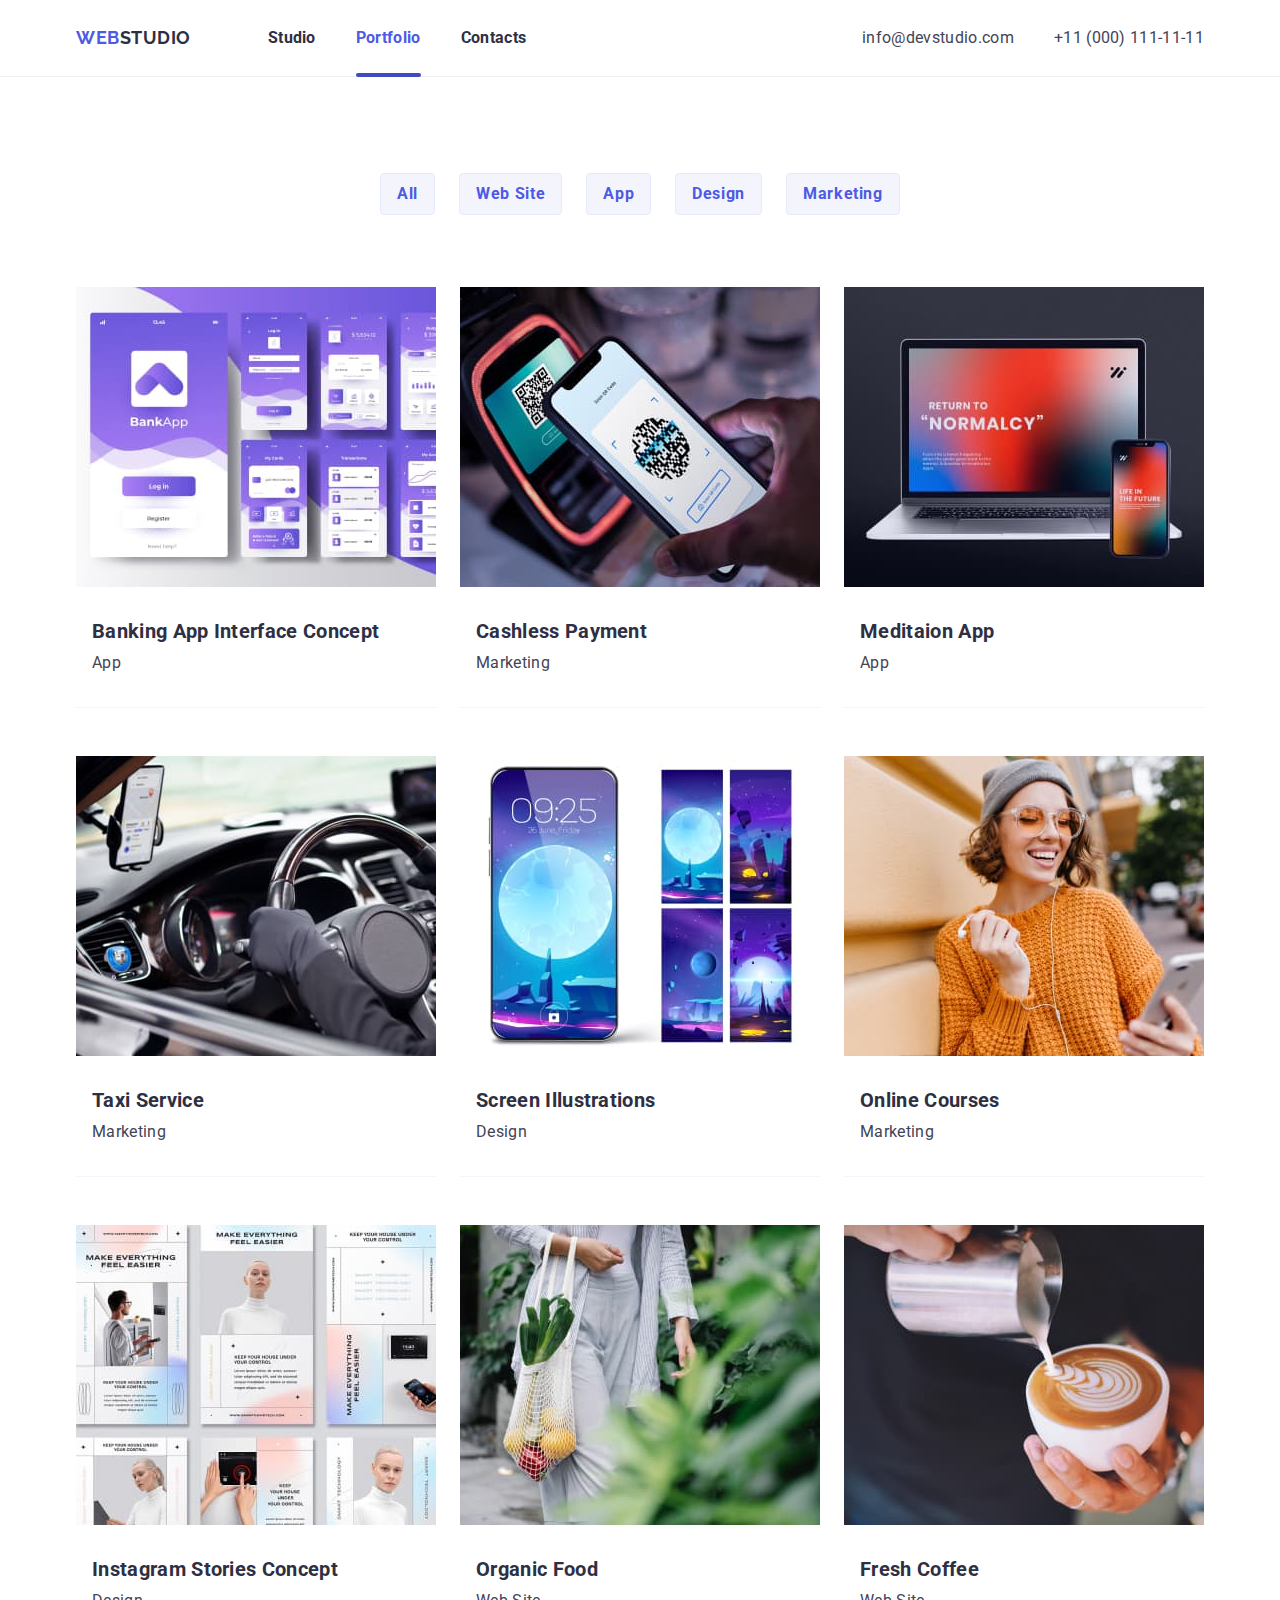
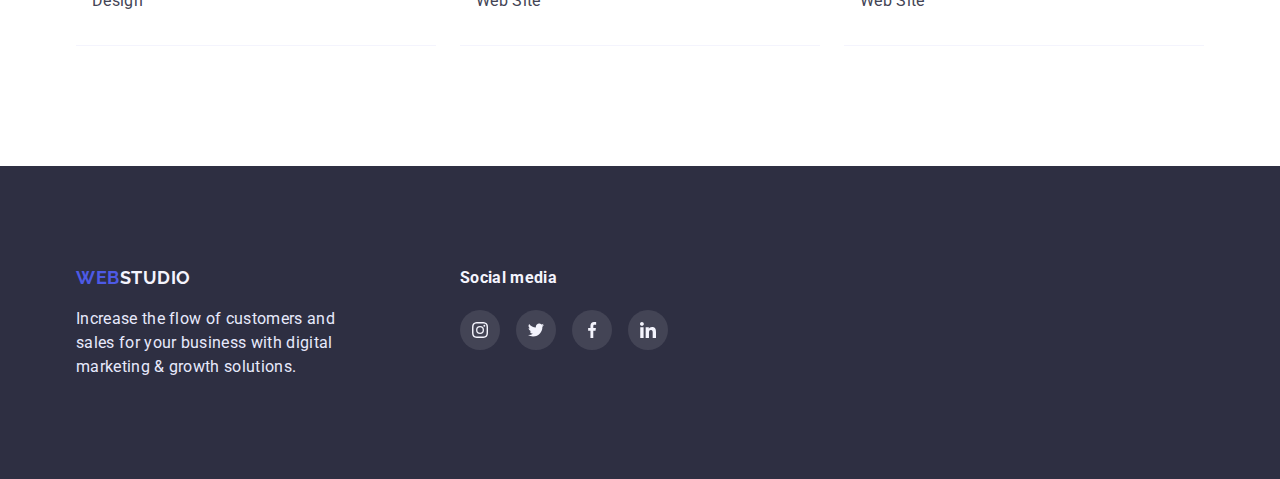
==== portfolio.html @ 377df594 "modal" ====
<!DOCTYPE html>
<html lang="en">
  <head>
    <meta charset="UTF-8" />
    <meta http-equiv="X-UA-Compatible" content="IE=edge" />
    <meta name="viewport" content="width=device-width, initial-scale=1.0" />
    <title>Portfolio</title>
    <link
      href="https://fonts.googleapis.com/css2?family=Raleway:wght@700&family=Roboto:wght@400;500;700;900&display=swap"
      rel="stylesheet"
    />
    <link
      rel="stylesheet"
      href="https://cdnjs.cloudflare.com/ajax/libs/modern-normalize/1.1.0/modern-normalize.min.css"
    />
    <link rel="stylesheet" href="./css/styles.css" />
  </head>

  <body>
    <section class="head">
      <div class="container">
        <header class="header main-portfolio">
          <nav class="main-nav">
            <a class="logo" href="./index.html"
              ><span class="web">web</span><span class="studio">studio</span></a
            >

            <ul class="site-nav">
              <li class="item">
                <a class="link" href="./index.html">Studio</a>
              </li>
              <li class="item">
                <a class="link current" href="./portfolio.html">Portfolio</a>
              </li>
              <li class="item"><a class="link" href="">Contacts</a></li>
            </ul>
          </nav>
          <address class="contacts">
            <a href="mailto:info@devstudio.com">info@devstudio.com</a> <br />
            <a href="tel:+110001111111">+11 (000) 111-11-11</a>
          </address> 
        </header>
      </div>
    </section>
    <main>
      <section class="section-portfolio">
        <div class="container">
          <!-- прихований заголовок -->
          <h1 class="visually-hidden">Our projects</h1>
          <ul class="button-filters">
            <li class="button-list">
              <button class="button filters" type="button">All</button>
            </li>
            <li class="button-list">
              <button class="button filters" type="button">Web Site</button>
            </li>
            <li class="button-list">
              <button class="button filters" type="button">App</button>
            </li>
            <li class="button-list">
              <button class="button filters" type="button">Design</button>
            </li>
            <li class="button-list">
              <button class="button filters" type="button">Marketing</button>
            </li>
          </ul>

          <ul class="projects">
            <li class="project-list">
              <a class="link-op" href="#">
                <div class="thumb">
                  <img
                    src="./images/banking.jpg"
                    alt="banking app"
                    width="360"
                    height="300"
                  />
                  <p class="text-op">
                    14 Stylish and User-Friendly App Design Concepts · Task
                    Manager App · Calorie Tracker App · Exotic Fruit Ecommerce
                    App · Cloud Storage App
                  </p>
                </div>
                <div class="card-content">
                  <h2 class="title">Banking App Interface Concept</h2>
                  <p class="text">App</p>
                </div>
              </a>
            </li>
            <li class="project-list">
              <a class="link-op" href="#">
                <div class="thumb">
                  <img
                    src="./images/cashless.jpg"
                    alt="Cashless Payment"
                    width="360"
                    height="300"
                  />
                  <p class="text-op">
                    14 Stylish and User-Friendly App Design Concepts · Task
                    Manager App · Calorie Tracker App · Exotic Fruit Ecommerce
                    App · Cloud Storage App
                  </p>
                </div>
                <div class="card-content">
                  <h2 class="title">Cashless Payment</h2>
                  <p class="text">Marketing</p>
                </div>
              </a>
            </li>
            <li class="project-list">
              <a class="link-op" href="#">
                <div class="thumb">
                  <img
                    src="./images/meditation.jpg"
                    alt="Meditaion App"
                    width="360"
                    height="300"
                  />
                  <p class="text-op">
                    14 Stylish and User-Friendly App Design Concepts · Task
                    Manager App · Calorie Tracker App · Exotic Fruit Ecommerce
                    App · Cloud Storage App
                  </p>
                </div>
                <div class="card-content">
                  <h2 class="title">Meditaion App</h2>
                  <p class="text">App</p>
                </div>
              </a>
            </li>
            <li class="project-list">
              <a class="link-op" href="#">
                <div class="thumb">
                  <img
                    src="./images/taxi.jpg"
                    alt="Taxi Service"
                    width="360"
                    height="300"
                  />
                  <p class="text-op">
                    14 Stylish and User-Friendly App Design Concepts · Task
                    Manager App · Calorie Tracker App · Exotic Fruit Ecommerce
                    App · Cloud Storage App
                  </p>
                </div>
                <div class="card-content">
                  <h2 class="title">Taxi Service</h2>
                  <p class="text">Marketing</p>
                </div>
              </a>
            </li>
            <li class="project-list">
              <a class="link-op" href="#">
                <div class="thumb">
                  <img
                    src="./images/illustrations.jpg"
                    alt="illustrations"
                    width="360"
                    height="300"
                  />
                  <p class="text-op">
                    14 Stylish and User-Friendly App Design Concepts · Task
                    Manager App · Calorie Tracker App · Exotic Fruit Ecommerce
                    App · Cloud Storage App
                  </p>
                </div>
                <div class="card-content">
                  <h2 class="title">Screen Illustrations</h2>
                  <p class="text">Design</p>
                </div>
              </a>
            </li>
            <li class="project-list">
              <a class="link-op" href="#">
                <div class="thumb">
                  <img
                    src="./images/online-courses.jpg"
                    alt="Online Courses"
                    width="360"
                    height="300"
                  />
                  <p class="text-op">
                    14 Stylish and User-Friendly App Design Concepts · Task
                    Manager App · Calorie Tracker App · Exotic Fruit Ecommerce
                    App · Cloud Storage App
                  </p>
                </div>
                <div class="card-content">
                  <h2 class="title">Online Courses</h2>
                  <p class="text">Marketing</p>
                </div>
              </a>
            </li>
            <li class="project-list">
              <a class="link-op" href="#">
                <div class="thumb">
                  <img
                    src="./images/stories.jpg"
                    alt="Instagram Stories Concept"
                    width="360"
                    height="300"
                  />
                  <p class="text-op">
                    14 Stylish and User-Friendly App Design Concepts · Task
                    Manager App · Calorie Tracker App · Exotic Fruit Ecommerce
                    App · Cloud Storage App
                  </p>
                </div>
                <div class="card-content">
                  <h2 class="title">Instagram Stories Concept</h2>
                  <p class="text">Design</p>
                </div>
              </a>
            </li>
            <li class="project-list">
              <a class="link-op" href="#">
                <div class="thumb">
                  <img
                    src="./images/organic-food.jpg"
                    alt="Organic Food"
                    width="360"
                    height="300"
                  />
                  <p class="text-op">
                    14 Stylish and User-Friendly App Design Concepts · Task
                    Manager App · Calorie Tracker App · Exotic Fruit Ecommerce
                    App · Cloud Storage App
                  </p>
                </div>
                <div class="card-content">
                  <h2 class="title">Organic Food</h2>
                  <p class="text">Web Site</p>
                </div>
              </a>
            </li>
            <li class="project-list">
              <a class="link-op" href="#">
                <div class="thumb">
                  <img
                    src="./images/coffee.jpg"
                    alt="Fresh Coffee"
                    width="360"
                    height="300"
                  />
                  <p class="text-op">
                    14 Stylish and User-Friendly App Design Concepts · Task
                    Manager App · Calorie Tracker App · Exotic Fruit Ecommerce
                    App · Cloud Storage App
                  </p>
                </div>
                <div class="card-content">
                  <h2 class="title">Fresh Coffee</h2>
                  <p class="text">Web Site</p>
                </div>
              </a>
            </li>
          </ul>
        </div>
      </section>
    </main>
    <footer class="footer">
      <div class="container">
        <div class="footer-content">
          <div class="marcup">
            <a class="logo" href="./index.html"
              ><span class="web">web</span
              ><span class="studio-footer">studio</span>
            </a>
            <p class="footer-text">
              Increase the flow of customers and sales for your business with
              digital marketing & growth solutions.
            </p>
          </div>
          <div class="social-media">
            <h2><span class="media">Social media</span></h2>
            <ul class="social-list">
              <li>
                <a class="icon-footer" aria-label="Instagram" href="#"
                  ><svg width="40px" height="40px">
                    <use href="./images/symbol-defs.svg#Instagram"></use></svg
                ></a>
              </li>
              <li>
                <a class="icon-footer" aria-label="Twitter" href="#"
                  ><svg width="40px" height="40px">
                    <use href="./images/symbol-defs.svg#Twitter"></use></svg
                ></a>
              </li>
              <li>
                <a class="icon-footer" aria-label="Facebook" href="#"
                  ><svg width="40px" height="40px">
                    <use href="./images/symbol-defs.svg#Facebook"></use></svg
                ></a>
              </li>
              <li>
                <a class="icon-footer" aria-label="LinkedIn" href="#"
                  ><svg width="40px" height="40px">
                    <use href="./images/symbol-defs.svg#LinkedIn"></use></svg
                ></a>
              </li>
            </ul>
          </div>
        </div>
      </div>
    </footer>
  </body>
</html>
---- css/styles.css ----
/* Акцент #4D5AE5 IRIS */
/* Заголовки тіні #2E2F42 Dark */
/* Валідація успіх #31D0AA Green */
/* Текст #434455 Slate */
/* Додатковий - зменшений #8E8F99 LIGHT SLATE */
/* світлий текс #E7E9FC cornflower */
/* Світлий фон #F4F4FD CLOUD */
/* основний фон #FFFFFF */

:root {
  --button-activ-color: #404bbf;
  --dark-text-color: #2e2f42;
  --accent-color: #4d5ae5;
  --success-color: #31d0aa;
  --white-color: #ffffff;
  --subtle-text-color: #8e8f99;
  --primary-text-color: #434455;
  --light-text-color: #e7e9fc;
  --light-bgc-color: #f4f4fd;
  --slate: rgba(142, 143, 153, 1);
  --modal-color: #fcfcfc;
  --transition: 250ms cubic-bezier(0.4, 0, 0.2, 1);
}

:active,
:hover,
:focus {
  outline: 0;
  outline-offset: 0;
}

a {
  text-decoration: none;
  color: var(--primary-text-color);
}

ul {
  list-style: none;
  margin: 0;
  padding: 0;
}

button {
  cursor: pointer;
}

h1,
h2,
h3 {
  margin-top: 0;
  margin-bottom: 0;
}

p {
  margin-top: 0;
  margin-bottom: 0;
}

img {
  display: block;
  max-width: 100%;
}

.visually-hidden {
  position: absolute;
  white-space: nowrap;
  width: 1px;
  height: 1px;
  overflow: hidden;
  border: 0;
  padding: 0;
  clip: rect(0 0 0 0);
  clip-path: inset(50%);
  margin: -1px;
}

body {
  background-color: var(--white-color);
  color: var(--primary-text-color);
  font-family: Roboto, sans-serif;
  letter-spacing: 0.02em;
  font-size: 16px;
  line-height: 1.5;
  /* padding-top: 72px; */
}

.container {
  width: 1158px;
  padding-left: 15px;
  padding-right: 15px;
  margin-left: auto;
  margin-right: auto;
}

.section {
  margin-top: 0;
  padding-top: 120px;
  padding-bottom: 120px;
}

/* без фіксованої шапки прибираєм паддінг що дорівнює висоті хедера*/

.section.indent {
  padding-top: 0;
}

.card-set {
  display: flex;
}

.card-list {
  margin-right: 24px;
}

.card-list:last-child {
  margin-right: 0;
}

/** Хедер **/

.head {
  border-bottom: 1px solid rgba(46, 47, 66, 0.08);
  /* position: fixed; */
  width: 100%;
  top: 0;
  left: 0;
  /* z-index: 1; */
  /* background-color: var(--white-color); */
}

.header {
  display: flex;
  align-items: center;
  height: 72px;
  padding-top: 38px;
  padding-bottom: 38px;
}

.main-nav {
  display: flex;
}

.logo {
  font-family: Raleway, sans-serif;
  text-transform: uppercase;
  letter-spacing: 0.03em;
  font-weight: 700;
  font-size: 18px;
  line-height: 1.33;
  padding-top: 24px;
  padding-bottom: 24px;
  margin-right: 77px;
}
.web {
  color: var(--accent-color);
  transition: color var(--transition);
}

.studio {
  color: var(--dark-text-color);
  transition: color var(--transition);
}

a:hover span,
a:focus span {
  color: var(--accent-color);
}

.site-nav {
  /* position: relative; */
  display: flex;
}

.site-nav .item:not(:last-child) {
  margin-right: 40px;
}

.site-nav .link {
  display: block;
  padding-top: 24px;
  padding-bottom: 24px;
  color: var(--dark-text-color);
  font-weight: 700;
  font-size: 16px;
  line-height: 1.5;
  transition: color var(--transition);
}

.site-nav .link.current {
  color: var(--accent-color);
}

.site-nav .link:hover,
.site-nav .link:focus {
  color: var(--accent-color);
}

.item {
  position: relative;
}

.current::after {
  display: inline-block;
  position: absolute;
  content: "";
  width: 100%;
  height: 4px;
  left: 0px;
  top: 98%;
  background: var(--button-activ-color);
  border-radius: 2px;
}

.contacts > a {
  color: var(--primary-text-color);
  font-style: normal;
  padding-top: 24px;
  padding-bottom: 24px;
  margin-right: 40px;
  transition: color var(--transition);
}

.contacts > a:last-child {
  margin-right: 0;
}

.contacts a:hover,
.contacts a:focus {
  color: var(--accent-color);
}

.contacts {
  display: inline-flex;
  margin-left: auto;
}

/** Герой **/

.hero {
  max-width: 1440px;
  height: 603px;
  margin-left: auto;
  margin-right: auto;
  text-align: center;
  background-color: var(--dark-text-color);
  background-image: linear-gradient(
      rgba(46, 47, 66, 0.7),
      rgba(46, 47, 66, 0.7)
    ),
    url(../images/hero.jpg);
  background-size: cover;
  background-repeat: no-repeat;
  background-position: center;
}

.section.hero {
  padding-top: 192px;
  padding-bottom: 192px;
}

.hero-title {
  margin-top: 0;
  margin-bottom: 48px;
  margin-left: auto;
  margin-right: auto;
  color: var(--white-color);
  font-size: 56px;
  line-height: 1.07;
  width: 492px;
  height: 120px;
}

.button-filters {
  display: flex;
  justify-content: center;
  text-align: center;
  margin-top: 0;
  margin-bottom: 72px;
}

.button-list {
  margin-right: 24px;
}

.button-list:hover,
.button-list:focus {
  box-shadow: 0px 1px 6px rgba(46, 47, 66, 0.08);
}

.button-list:last-child {
  margin-right: 0;
}

/** button **/

.button {
  display: inline-block;
  font-family: inherit;
  cursor: pointer;
  text-align: center;
  border: 1px solid transparent;
  font-weight: 700;
  font-size: 16px;
  border-radius: 4px;
  letter-spacing: 0.04em;
  transition: color var(--transition), background-color var(--transition);
}

.button.primary {
  color: var(--white-color);
  background-color: var(--accent-color);
  line-height: 1.19;
  padding: 16px 32px;
}

.primary:hover,
.primary:focus {
  color: var(--white-color);
  background-color: var(--button-activ-color);
  box-shadow: 0px 4px 4px rgba(0, 0, 0, 0.15);
}

.button.filters {
  color: var(--accent-color);
  background-color: var(--light-bgc-color);
  border-color: var(--light-text-color);
  line-height: 1.5;
  padding: 8px 16px;
}

.button.filters:hover,
.button.filters:focus {
  color: var(--white-color);
  background-color: var(--button-activ-color);
  box-shadow: 0px 4px 4px rgba(0, 0, 0, 0.15);
}

/** MODAL **/

.backdrop {
  position: fixed;
  /* z-index: 2; */
  top: 0;
  left: 0;
  width: 100%;
  height: 100%;
  background-color: rgba(46, 47, 66, 0.4);
  opacity: 1;
  transition: opacity var(--transition), visibility var(--transition);
}

.backdrop.is-hidden {
  opacity: 0;
  visibility: hidden;
  pointer-events: none;
}

.backdrop.is-hidden .modal {
  transform: translate(-50%, -50%) scale(1.5);
  opacity: 0;
}

.modal {
  position: absolute;
  top: 50%;
  left: 50%;
  transform: translate(-50%, -50%) scale(1);
  opacity: 1;
  min-height: 584px;
  width: 408px;
  border-radius: 4px;
  background-color: var(--modal-color);
  transition: transform var(--transition), opacity var(--transition);
  padding-top: 72px;
  padding-right: 24px;
  padding-left: 24px;
  padding-bottom: 24px;
}

.button-close {
  position: absolute;
  top: 24px;
  right: 24px;
  display: flex;
  justify-content: center;
  align-items: center;
  background-color: var(--light-text-color);
  border: 1px solid rgba(0, 0, 0, 0.1);
  border-radius: 50%;
  width: 24px;
  height: 24px;
  padding: 0;
  transition: fill var(--transition), background-color var(--transition);
}

.button-close:hover,
.button-close:focus {
  background-color: var(--button-activ-color);
  box-shadow: 0px 4px 4px rgba(0, 0, 0, 0.25);
  fill: var(--white-color);
}

/** Footer **/
.footer {
  background-color: var(--dark-text-color);
  margin-top: 0;
  padding-top: 100px;
  padding-bottom: 100px;
}

.media {
  display: flex;
  color: var(--light-bgc-color);
  font-size: 16px;
  margin-bottom: 16px;
}

.footer-content {
  display: flex;
}

.studio-footer {
  color: var(--light-bgc-color);
  text-transform: uppercase;
  transition: color var(--transition);
}

.footer-text {
  color: var(--light-text-color);
  margin-top: 16px;
}

.icon-footer {
  fill: rgba(255, 255, 255, 0.1);
  transition: fill var(--transition);
}

.icon-footer:hover,
.icon-footer:focus {
  fill: var(--success-color);
}

.social-media {
  width: 208px;
  height: 80px;
}

.marcup {
  width: 264px;
  margin-right: 120px;
}

.card-content {
  margin: 0;
  padding-right: 16px;
  padding-top: 32px;
  padding-bottom: 32px;
  padding-left: 16px;
}

/** ------------------Form-------------------- **/

.modal-text {
  color: var(--dark-text-color);
  font-weight: 500;
  margin-bottom: 16px;
  text-align: center;
}

.modal-input-text {
  display: inline-block;
  font-size: 12px;
  letter-spacing: 0.01em;
  margin-bottom: 4px;
  color: var(--subtle-text-color);
}

.modal-chek-text {
  display: inline-block;
  font-size: 12px;
  line-height: 1.33;
  letter-spacing: 0.04em;
  margin-bottom: 4px;
  color: #757575;
}

.modal-check > .modal-chek-text {
  margin-bottom: 24px;
}

.modal-check {
  display: flex;
  cursor: pointer;
}

.policy {
  color: var(--accent-color);
  font-size: 12px;
  line-height: 1.33;
  letter-spacing: 0.04em;
  text-decoration-line: underline;
}

.modal-form {
  display: flex;
  flex-direction: column;
}

.modal-form-field {
  display: block;
  margin-bottom: 8px;
}

.modal-form-icon {
  position: relative;
}

.modal-form-input:focus {
  outline: none;
  border-color: var(--accent-color);
}

.modal-form-input:focus + .modal-icon {
  fill: var(--accent-color);
}

.modal-icon {
  position: absolute;
  display: block;
  top: -2px;
  left: 16px;
  transition: fill var(--transition);
}

.modal-comment-field {
  display: flex;
  flex-direction: column;
  margin-bottom: 16px;
}

.modal-form-input {
  width: 100%;
  height: 40px;
  border: 1px solid rgba(33, 33, 33, 0.2);
  border-radius: 4px;
  padding-left: 42px;
  transition: border-color var(--transition);
}

.field-comment {
  width: 100%;
  height: 120px;
  resize: none;
  padding: 8px 16px;
  border: 1px solid rgba(33, 33, 33, 0.2);
  border-radius: 4px;
}

.field-comment:focus {
  outline: none;
  border-color: var(--accent-color);
  transition: border-color var(--transition);
}

.field-comment::placeholder {
  font-size: 12px;
  line-height: 1.33;
  letter-spacing: 0.04em;
  color: rgba(117, 117, 117, 0.5);
}

.modal-button {
  display: inline-block;
  align-self: center;
  width: 169px;
  height: 56px;
  font-family: inherit;
  cursor: pointer;
  text-align: center;
  border: 1px solid transparent;
  font-weight: 500;
  font-size: 16px;
  border-radius: 4px;
  letter-spacing: 0.04em;
  transition: background-color var(--transition);
}

.modal-button.primary {
  color: var(--white-color);
  background-color: var(--accent-color);
  line-height: 1.5;
}

.primary:hover,
.primary:focus {
  color: var(--white-color);
  background-color: var(--button-activ-color);
  box-shadow: 0px 4px 4px rgba(0, 0, 0, 0.15);
}

.input-chek {
  position: absolute;
  white-space: nowrap;
  width: 1px;
  height: 1px;
  overflow: hidden;
  border: 0;
  padding: 0;
  clip: rect(0 0 0 0);
  clip-path: inset(50%);
  margin: -1px;
  /* аналог
  appearance: none;
  position: absolute */
}

.input-chek:checked + .vector {
  border-color: var(--accent-color);
  background-color: var(--accent-color);
  background-image: url(../images/vector.svg);
  background-size: contain;
  background-origin: border-box;
}

.vector {
  display: inline-block;
  width: 16px;
  height: 16px;
  border: 1.25px solid #2E2F42;
border-radius: 2px;
margin-right: 8px;
}

.input-chek:focus + .vector {
  border-color: var(--accent-color);
  transition: border-color var(--transition);
}


/* ? Приклад

.our-items .card-list::before {
display: block;
content: "";
height: 112px;
background-size: 64px;
background-repeat: no-repeat;
background-position: center;
background-color: var(--light-bgc-color);
margin-bottom: 8px;
}

.icon-antenna::before {
  background-image: url(../images/antenna.svg);
}

.icon-clock::before {
  background-image: url(../images/clock.svg);
}

.icon-diagram::before {
  background-image: url(../images/diagram.svg);
}

.icon-astronaut::before {
  background-image: url(../images/astronaut.svg);
} */

.our-items {
  display: flex;
  justify-content: center;
}

.icon {
  display: flex;
  height: 112px;
  background-color: var(--light-bgc-color);
  justify-content: center;
  align-items: center;
  margin-bottom: 8px;
}

.section-portfolio {
  padding-top: 96px;
  padding-bottom: 120px;
}

/* .main-portfolio {
  margin-bottom: 96px;
} */

.section-title {
  color: var(--dark-text-color);
  font-size: 36px;
  line-height: 1.11;
  text-align: center;
  text-transform: capitalize;
  margin-bottom: 72px;
}

.title {
  color: var(--dark-text-color);
  font-size: 20px;
  line-height: 1.2;
  margin-bottom: 8px;
}

.our-team {
  background-color: var(--light-bgc-color);
  text-align: center;
  margin-bottom: 0;
  height: auto;
}

.team-list {
  display: flex;
}

.team-list > .card-list {
  box-shadow: 0px 1px 6px rgba(46, 47, 66, 0.08),
    0px 1px 1px rgba(46, 47, 66, 0.16), 0px 2px 1px rgba(46, 47, 66, 0.08);
  border-radius: 0px 0px 4px 4px;
}

.our-team li {
  background-color: var(--white-color);
}

.projects {
  display: flex;
  flex-wrap: wrap;
}

/* ! аналог*/

/* .project-list {
  width: calc((100% -48px) / 3);
  margin-right: 24px;
}

.project-list:nth-child(3n) {
  margin-right: 0;
} */

.project-list {
  margin-right: 24px;
  margin-bottom: 48px;
  border-bottom: 0.5px solid #f4f4fd;
  /* box-shadow: 0px 1px 6px rgba(46, 47, 66, 0.08); */
}

.thumb {
  position: relative;
  overflow: hidden;
}

.text-op {
  position: absolute;
  width: 100%;
  height: 100%;
  /* overflow: auto; */
  left: 0;
  top: 0;
  padding-top: 40px;
  padding-left: 32px;
  padding-right: 32px;
  /* padding-bottom: 164px; */
  background-color: var(--accent-color);
  color: var(--white-color);
  transform: translate(0, 100%);
  transition: transform var(--transition);
}

.link-op:hover .text-op,
.link-op:focus .text-op {
  transform: translate(0, 0);
}

.project-list:hover,
.project-list:focus {
  box-shadow: 0px 1px 6px rgba(46, 47, 66, 0.08);
}

.project-list:nth-last-child(-n + 3) {
  margin-bottom: 0;
}

.project-list:nth-child(3n) {
  margin-right: 0;
}

.social-list {
  display: flex;
  justify-content: space-between;
  padding-top: 4px;
  padding-bottom: 4px;
  margin-top: 8px;
}

.social-list a {
  display: flex;
}

.twitter,
.instagram,
.facebook,
.linkedin {
  fill: var(--accent-color);
  transition: fill var(--transition);
}

.twitter:hover,
.instagram:hover,
.facebook:hover,
.linkedin:hover,
.twitter:focus,
.instagram:focus,
.facebook:focus,
.linkedin:focus {
  fill: var(--button-activ-color);
}

.our-customers {
  display: flex;
}

.customers-logo {
  display: flex;
  width: 168px;
  height: 88px;
  justify-content: center;
  align-items: center;
  border: 1px solid var(--slate);
  border-radius: 4px;
  transition: fill var(--transition);
}

.customers-logo {
  fill: var(--slate);
}

.customers-logo:hover,
.customers-logo:focus {
  fill: var(--button-activ-color);
  border-color: var(--button-activ-color);
}
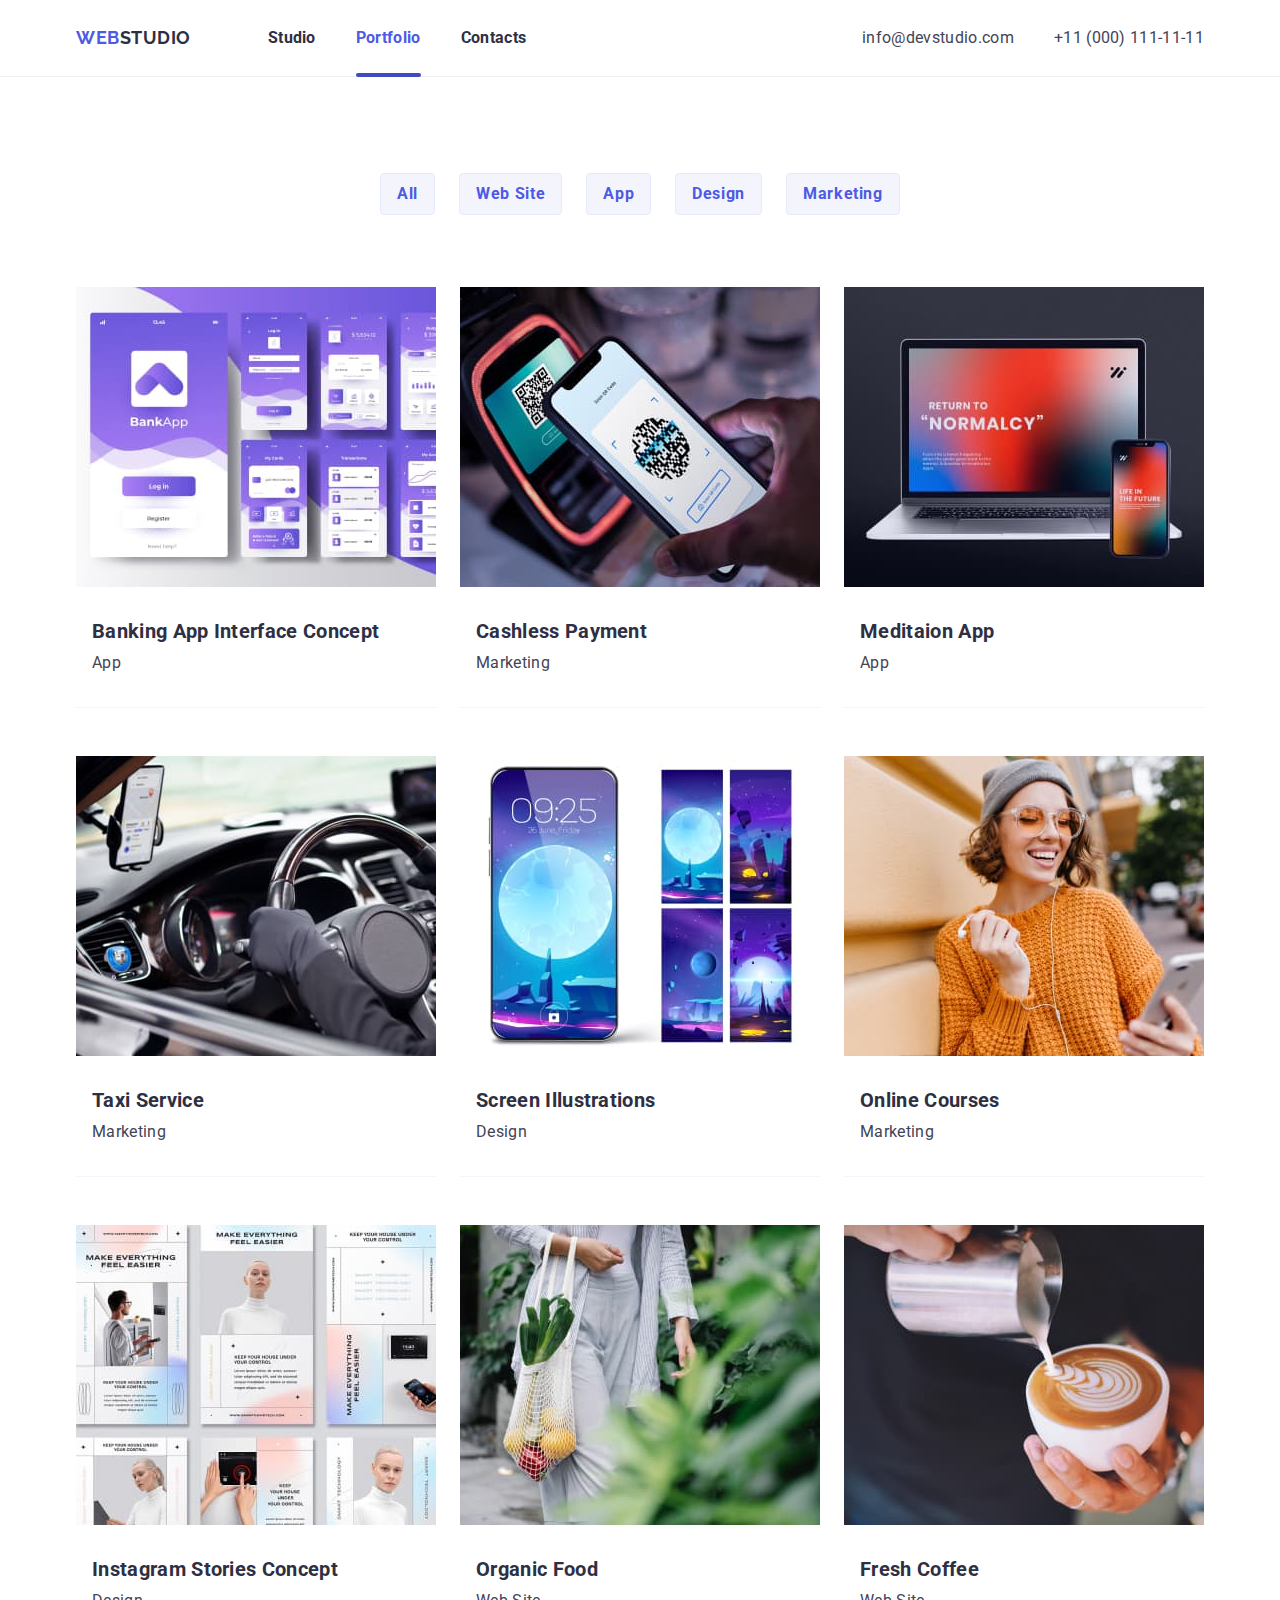
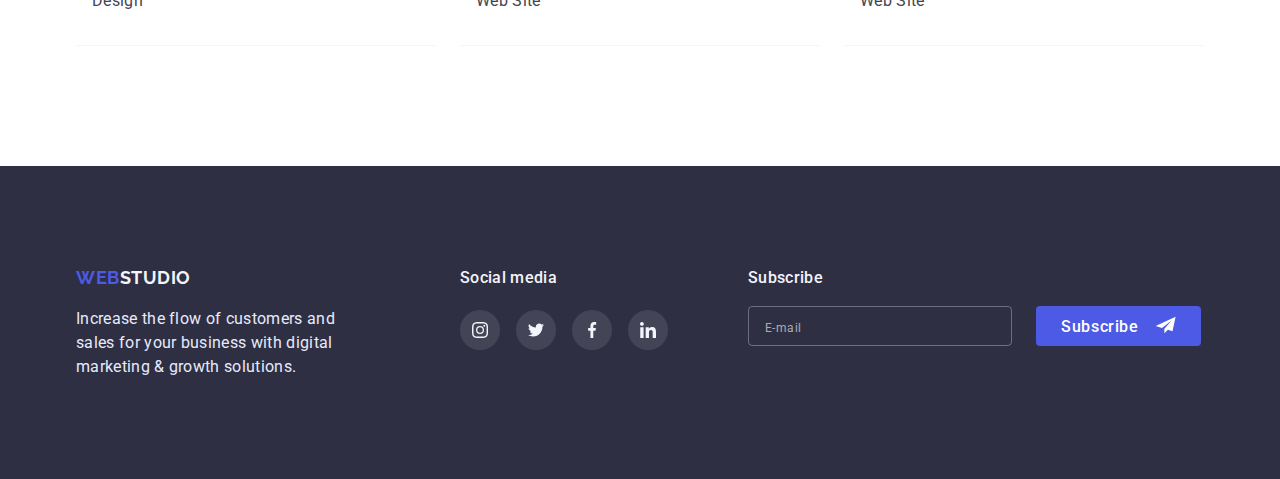
==== commit e63a3eac: "ДЗ 6" ====
--- a/portfolio.html
+++ b/portfolio.html
@@ -38,7 +38,7 @@
           <address class="contacts">
             <a href="mailto:info@devstudio.com">info@devstudio.com</a> <br />
             <a href="tel:+110001111111">+11 (000) 111-11-11</a>
-          </address> 
+          </address>
         </header>
       </div>
     </section>
@@ -301,6 +301,24 @@
               </li>
             </ul>
           </div>
+          <form class="footer-form">
+            <p class="media">Subscribe</p>
+            <div class="footer-label">
+              <label>
+                <input
+                  class="footer-input"
+                  type="email"
+                  name="user_email"
+                  placeholder="E-mail"
+                  required
+              /></label>
+              <button type="submit" class="footer-button primary">
+                Subscribe<svg width="24px" height="20px">
+                  <use href="./images/symbol-defs.svg#icon-telegram"></use>
+                </svg>
+              </button>
+            </div>
+          </form>
         </div>
       </div>
     </footer>
--- a/css/styles.css
+++ b/css/styles.css
@@ -411,6 +411,7 @@
 .media {
   display: flex;
   color: var(--light-bgc-color);
+  font-weight: 500;
   font-size: 16px;
   margin-bottom: 16px;
 }
@@ -626,9 +627,9 @@
   display: inline-block;
   width: 16px;
   height: 16px;
-  border: 1.25px solid #2E2F42;
-border-radius: 2px;
-margin-right: 8px;
+  border: 1.25px solid #2e2f42;
+  border-radius: 2px;
+  margin-right: 8px;
 }
 
 .input-chek:focus + .vector {
@@ -636,6 +637,69 @@
   transition: border-color var(--transition);
 }
 
+/**----------------------- foter-------------------- form **/
+
+.footer-form {
+  display: block;
+  width: 453px;
+  height: 80px;
+  margin-left: 80px;
+}
+
+.footer-button {
+  display: flex;
+  gap: 16px;
+  /* align-self: center; */
+  width: 165px;
+  height: 40px;
+  font-family: inherit;
+  cursor: pointer;
+  text-align: center;
+  border: 1px solid transparent;
+  font-weight: 500;
+  font-size: 16px;
+  border-radius: 4px;
+  letter-spacing: 0.04em;
+  transition: background-color var(--transition);
+  padding: 8px 24px;
+}
+
+.footer-label {
+  display: flex;
+  justify-content: space-between;
+}
+
+.footer-button.primary {
+  color: var(--white-color);
+  background-color: var(--accent-color);
+  line-height: 1.5;
+}
+
+.footer-button.primary:hover {
+  background-color: var(--button-activ-color);
+}
+
+.footer-input {
+  color: var(--white-color);
+  width: 264px;
+  height: 40px;
+  border: 1px solid rgba(255, 255, 255, 0.3);
+  background-color: transparent;
+  border-radius: 4px;
+  padding-left: 16px;
+  transition: border-color var(--transition);
+}
+
+.footer-input:focus {
+  border-color: var(--button-activ-color);
+}
+
+.footer-input::placeholder {
+  font-size: 12px;
+  line-height: 20;
+  letter-spacing: 0.04em;
+  color: rgba(255, 255, 255, 0.6);
+}
 
 /* ? Приклад
 
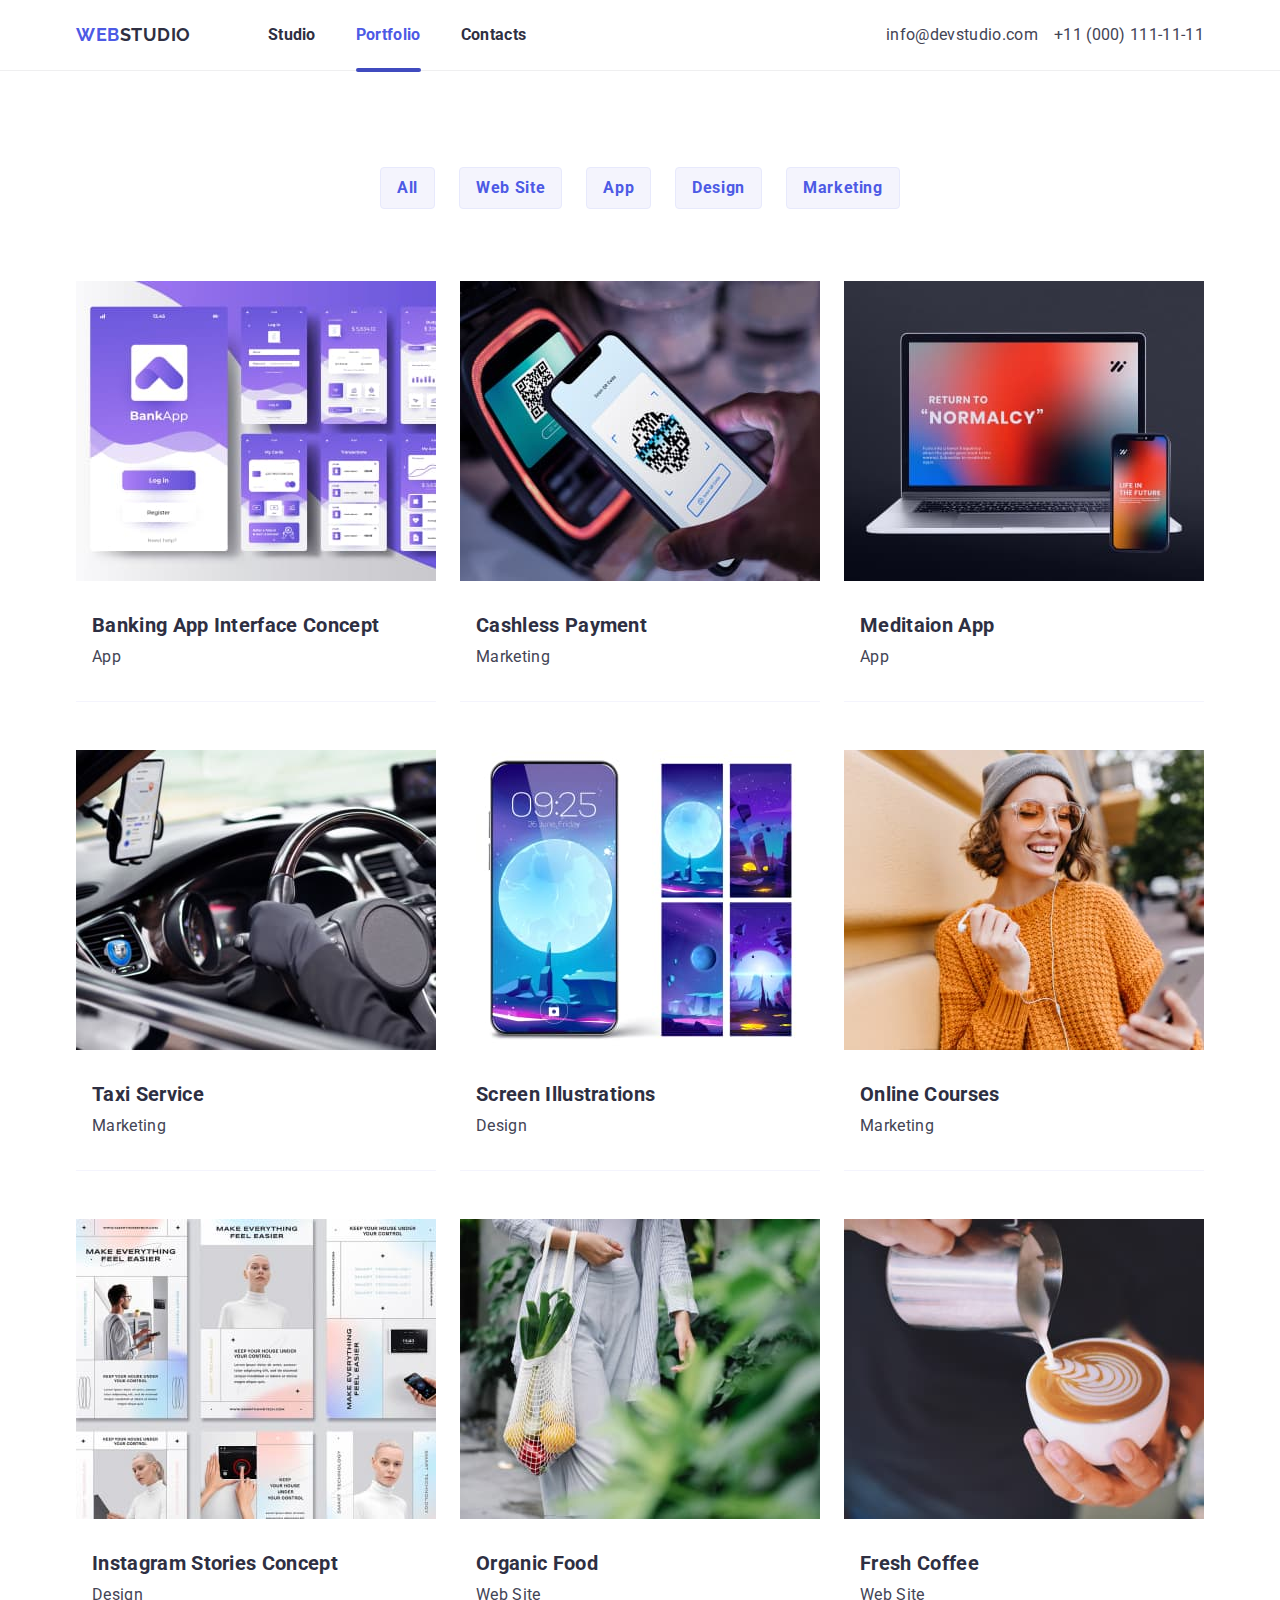
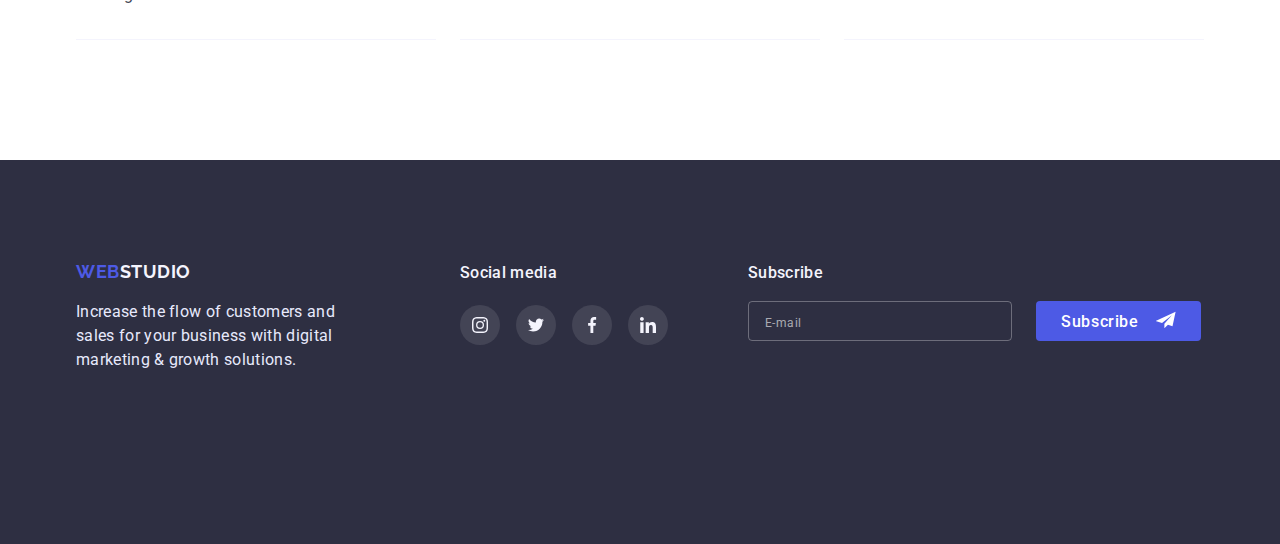
==== commit 77053870: "адаптивна верстка" ====
--- a/portfolio.html
+++ b/portfolio.html
@@ -13,7 +13,7 @@
       rel="stylesheet"
       href="https://cdnjs.cloudflare.com/ajax/libs/modern-normalize/1.1.0/modern-normalize.min.css"
     />
-    <link rel="stylesheet" href="./css/styles.css" />
+    <link rel="stylesheet" href="./css/main.min.css">
   </head>
 
   <body>
--- a/css/main.min.css
+++ b/css/main.min.css
@@ -0,0 +1 @@
+:root{--button-activ-color: #404bbf;--dark-text-color: #2e2f42;--accent-color: #4d5ae5;--success-color: #31d0aa;--white-color: #ffffff;--subtle-text-color: #8e8f99;--primary-text-color: #434455;--light-text-color: #e7e9fc;--light-bgc-color: #f4f4fd;--slate: rgba(142, 143, 153, 1);--modal-color: #fcfcfc;--transition: 250ms cubic-bezier(0.4, 0, 0.2, 1)}.visually-hidden{position:absolute;white-space:nowrap;width:1px;height:1px;overflow:hidden;border:0;padding:0;clip:rect(0 0 0 0);-webkit-clip-path:inset(50%);clip-path:inset(50%);margin:-1px}html{scroll-behavior:smooth}:active,:hover,:focus{outline:0;outline-offset:0}a{text-decoration:none;color:var(--primary-text-color)}ul{list-style:none;margin:0;padding:0}button{cursor:pointer}h1,h2,h3{margin-top:0;margin-bottom:0}p{margin-top:0;margin-bottom:0}img{display:block;max-width:100%}body{background-color:var(--white-color);color:var(--primary-text-color);font-family:Roboto,sans-serif;letter-spacing:.02em;font-size:16px;line-height:1.5}.title{color:var(--dark-text-color);font-size:20px;line-height:1.2;margin-bottom:8px}.section{margin-top:0;padding-top:120px;padding-bottom:120px}.section-portfolio{padding-top:96px;padding-bottom:120px}.section-title{color:var(--dark-text-color);font-size:36px;line-height:1.11;text-align:center;text-transform:capitalize;margin-bottom:72px}.container{padding-left:16px;padding-right:16px}@media screen and (min-width: 480px){.container{width:428px;margin-left:auto;margin-right:auto}}@media screen and (min-width: 768px){.container{width:768px}}@media screen and (min-width: 1200px){.container{width:1158px;padding-left:15px;padding-right:15px}}.head{border-bottom:1px solid rgba(46,47,66,.08);width:100%;top:0;left:0}.logo{font-family:Raleway,sans-serif;text-transform:uppercase;letter-spacing:.03em;font-weight:700;font-size:18px;line-height:1.33;padding-top:24px;padding-bottom:24px;margin-right:77px}.web{color:var(--accent-color);-webkit-transition:color var(--transition);transition:color var(--transition)}.studio{color:var(--dark-text-color);-webkit-transition:color var(--transition);transition:color var(--transition)}a:hover span,a:focus span{color:var(--accent-color)}.header{display:-webkit-box;display:-ms-flexbox;display:flex;-webkit-box-pack:justify;-ms-flex-pack:justify;justify-content:space-between;-webkit-box-align:center;-ms-flex-align:center;align-items:center;padding-top:24px;padding-bottom:24px}@media screen and (max-width: 767px){.site-nav{display:none}.contacts{display:none}.mobile-menu-open{background-color:rgba(0,0,0,0);border:none;padding:0}}@media screen and (min-width: 768px){.mobile-menu-open{display:none}.header{display:-webkit-box;display:-ms-flexbox;display:flex;-webkit-box-align:center;-ms-flex-align:center;align-items:center;height:70px}.main-nav{display:-webkit-box;display:-ms-flexbox;display:flex}.site-nav{display:-webkit-box;display:-ms-flexbox;display:flex;-webkit-box-align:center;-ms-flex-align:center;align-items:center}.site-nav .item:not(:last-child){margin-right:40px}.site-nav .link{display:block;color:var(--dark-text-color);font-weight:700;font-size:16px;line-height:1.5;-webkit-transition:color var(--transition);transition:color var(--transition)}.site-nav .link.current{color:var(--accent-color)}.site-nav .link:hover,.site-nav .link:focus{color:var(--accent-color)}.item{position:relative}.current::after{display:inline-block;position:absolute;content:"";width:100%;height:4px;left:0px;top:45px;background:var(--button-activ-color);border-radius:2px}.contacts>a{color:var(--primary-text-color);font-style:normal;margin-right:16px;-webkit-transition:color var(--transition);transition:color var(--transition)}.contacts a:hover,.contacts a:focus{color:var(--accent-color)}}@media screen and (min-width: 1200px){.contacts>a:last-child{margin-right:0}.contacts{display:-webkit-inline-box;display:-ms-inline-flexbox;display:inline-flex;margin-left:auto}}.hero{width:428px;height:432px;margin-left:auto;margin-right:auto;padding-top:112px;padding-bottom:112px;text-align:center;background-color:var(--dark-text-color);background-image:-webkit-gradient(linear, left top, left bottom, from(rgba(46, 47, 66, 0.7)), to(rgba(46, 47, 66, 0.7))),url(../images/hero.jpg);background-image:linear-gradient(rgba(46, 47, 66, 0.7), rgba(46, 47, 66, 0.7)),url(../images/hero.jpg);background-size:cover;background-repeat:no-repeat;background-position:50% 50%}.hero-title{margin-top:0;margin-bottom:72px;margin-left:auto;margin-right:auto;color:var(--white-color);font-size:36px;line-height:1.11;width:318px;height:80px}@media screen and (min-width: 768px){.hero{width:768px;height:436px;margin-left:auto;margin-right:auto;padding-bottom:108px}.hero-title{margin-bottom:40px;font-size:56px;line-height:1.07;width:494px;height:102px}}@media screen and (min-width: 1200px){.hero{width:1440px;height:603px;padding-top:192px;padding-bottom:192px}.hero-title{margin-bottom:48px;width:492px;height:120px}}@media screen and (max-width: 1199px){.section-indent{display:none}}.section-indent{padding-top:0}.card-set{display:-webkit-box;display:-ms-flexbox;display:flex}.card-list{margin-right:24px}.card-list:last-child{margin-right:0}@media screen and (max-width: 1199px){.icon{display:none}.our-items .title{text-align:center}}@media screen and (max-width: 1199px){.our-items .title{font-weight:700;font-size:36px;line-height:1.11;text-transform:capitalize}.our-items .text{font-weight:500}.section{padding-top:96px}.card-list:not(:last-child){margin-bottom:72px}}@media screen and (min-width: 768px)and (max-width: 1199px){.our-items{display:-webkit-box;display:-ms-flexbox;display:flex;-ms-flex-wrap:wrap;flex-wrap:wrap}.our-items .card-list{width:356px;margin-right:24px;margin-bottom:72px}.our-items .card-list:nth-child(even){margin-right:0}.our-items .card-list:nth-child(n+3){margin-bottom:0}}@media screen and (min-width: 1200px){.our-items{display:-webkit-box;display:-ms-flexbox;display:flex;-webkit-box-pack:justify;-ms-flex-pack:justify;justify-content:space-between}.icon{display:-webkit-box;display:-ms-flexbox;display:flex;height:112px;background-color:var(--light-bgc-color);-webkit-box-pack:center;-ms-flex-pack:center;justify-content:center;-webkit-box-align:center;-ms-flex-align:center;align-items:center;margin-bottom:8px}}.team-list{display:-webkit-box;display:-ms-flexbox;display:flex;-ms-flex-wrap:wrap;flex-wrap:wrap}.team-list .card-list{margin-top:0;margin-left:auto;margin-right:auto;margin-bottom:72px}.our-team{background-color:var(--light-bgc-color);text-align:center;margin-bottom:0;height:auto}.our-team .card-list{background-color:var(--white-color)}.team-list>.card-list{-webkit-box-shadow:0px 1px 6px rgba(46,47,66,.08),0px 1px 1px rgba(46,47,66,.16),0px 2px 1px rgba(46,47,66,.08);box-shadow:0px 1px 6px rgba(46,47,66,.08),0px 1px 1px rgba(46,47,66,.16),0px 2px 1px rgba(46,47,66,.08);border-radius:0px 0px 4px 4px}@media screen and (max-width: 767px){.team-list .card-list:last-child{margin-bottom:0}}@media screen and (min-width: 768px)and (max-width: 1199px){.team-list .card-list{margin-bottom:64px}.team-list .card-list:nth-child(n+3){margin-bottom:0}}.customers-logo{fill:var(--slate)}.our-customers{display:-webkit-box;display:-ms-flexbox;display:flex;-ms-flex-wrap:wrap;flex-wrap:wrap}.customers-logo{display:-webkit-box;display:-ms-flexbox;display:flex;width:190px;height:88px;-webkit-box-pack:center;-ms-flex-pack:center;justify-content:center;-webkit-box-align:center;-ms-flex-align:center;align-items:center;border:1px solid var(--slate);border-radius:4px;-webkit-transition:fill var(--transition);transition:fill var(--transition)}@media screen and (max-width: 767px){.our-customers .card-list{display:-webkit-box;display:-ms-flexbox;display:flex;margin-right:0;margin-bottom:72px;width:calc((100% - 16px)/2)}.our-customers .card-list:nth-child(n+5){margin-bottom:0}.our-customers .card-list:nth-child(odd){margin-right:16px}}.customers-logo:hover,.customers-logo:focus{fill:var(--button-activ-color);border-color:var(--button-activ-color)}@media screen and (min-width: 768px){.our-customers .card-list{gap:24px;margin-left:auto;margin-right:auto}}@media screen and (min-width: 1200px){.customers-logo{width:168px;-webkit-box-pack:center;-ms-flex-pack:center;justify-content:center;-webkit-box-align:center;-ms-flex-align:center;align-items:center}}.social-list{display:-webkit-box;display:-ms-flexbox;display:flex;-webkit-box-pack:justify;-ms-flex-pack:justify;justify-content:space-between;padding-top:4px;padding-bottom:4px;margin-top:8px}.social-list a{display:-webkit-box;display:-ms-flexbox;display:flex}.twitter,.instagram,.facebook,.linkedin{fill:var(--accent-color);-webkit-transition:fill var(--transition);transition:fill var(--transition)}.twitter:hover,.instagram:hover,.facebook:hover,.linkedin:hover,.twitter:focus,.instagram:focus,.facebook:focus,.linkedin:focus{fill:var(--button-activ-color)}.button-filters{display:-webkit-box;display:-ms-flexbox;display:flex;-webkit-box-pack:center;-ms-flex-pack:center;justify-content:center;text-align:center;margin-top:0;margin-bottom:72px}.button-list{margin-right:24px}.button-list:hover,.button-list:focus{-webkit-box-shadow:0px 1px 6px rgba(46,47,66,.08);box-shadow:0px 1px 6px rgba(46,47,66,.08)}.button-list:last-child{margin-right:0}.button{display:inline-block;font-family:inherit;cursor:pointer;text-align:center;border:1px solid rgba(0,0,0,0);font-weight:700;font-size:16px;border-radius:4px;letter-spacing:.04em;-webkit-transition:color var(--transition),background-color var(--transition);transition:color var(--transition),background-color var(--transition)}.button.primary{color:var(--white-color);background-color:var(--accent-color);line-height:1.19;padding:16px 32px}.primary:hover,.primary:focus{color:var(--white-color);background-color:var(--button-activ-color);-webkit-box-shadow:0px 4px 4px rgba(0,0,0,.15);box-shadow:0px 4px 4px rgba(0,0,0,.15)}.button.filters{color:var(--accent-color);background-color:var(--light-bgc-color);border-color:var(--light-text-color);line-height:1.5;padding:8px 16px}.button.filters:hover,.button.filters:focus{color:var(--white-color);background-color:var(--button-activ-color);-webkit-box-shadow:0px 4px 4px rgba(0,0,0,.15);box-shadow:0px 4px 4px rgba(0,0,0,.15)}@media screen and (max-width: 767px){.social-media{margin-left:auto;margin-right:auto;margin-bottom:72px;max-width:208px}}.footer{display:-webkit-box;display:-ms-flexbox;display:flex;background-color:var(--dark-text-color);padding-top:96px;padding-bottom:96px;-webkit-box-pack:center;-ms-flex-pack:center;justify-content:center}.studio-footer{color:var(--light-bgc-color);text-transform:uppercase;-webkit-transition:color var(--transition);transition:color var(--transition)}.footer-text{color:var(--light-text-color);margin-top:16px}.marcup{display:-webkit-box;display:-ms-flexbox;display:flex;-webkit-box-orient:vertical;-webkit-box-direction:normal;-ms-flex-direction:column;flex-direction:column;-webkit-box-align:center;-ms-flex-align:center;align-items:center;margin-left:auto;margin-right:auto;padding-left:64px;padding-right:64px;padding-bottom:72px}.marcup .logo{margin-right:0;padding:0}.media{display:-webkit-box;display:-ms-flexbox;display:flex;-webkit-box-pack:center;-ms-flex-pack:center;justify-content:center;margin-bottom:16px;font-weight:500;font-size:16px;color:var(--light-bgc-color)}.icon-footer{fill:rgba(255,255,255,.1);-webkit-transition:fill var(--transition);transition:fill var(--transition)}.icon-footer:hover,.icon-footer:focus{fill:var(--success-color)}@media screen and (min-width: 768px){.footer-content{display:-webkit-box;display:-ms-flexbox;display:flex;gap:24px;-webkit-box-align:baseline;-ms-flex-align:baseline;align-items:baseline;margin-left:auto;-webkit-box-pack:start;-ms-flex-pack:start;justify-content:flex-start}.marcup{-webkit-box-align:start;-ms-flex-align:start;align-items:flex-start;padding-bottom:0;width:264px;padding-left:0;padding-right:0;margin-right:0;margin-bottom:72px;margin-left:30px}.media{-webkit-box-pack:start;-ms-flex-pack:start;justify-content:flex-start;max-width:208px}.social-list{display:-webkit-box;display:-ms-flexbox;display:flex;gap:16px}}@media screen and (min-width: 1200px){.footer{margin-top:0;padding-top:100px;padding-bottom:100px}.marcup{width:264px;margin-right:120px;margin-left:0}.footer-content{-webkit-box-pack:start;-ms-flex-pack:start;justify-content:flex-start;gap:0}}.mobile-menu{position:fixed;width:100%;height:100%;z-index:101;top:0;left:0;background-color:var(--white-color);opacity:0;visibility:hidden;pointer-events:auto;-webkit-transition:opacity 500ms ease-in-out,visibility 500ms ease-in-out;transition:opacity 500ms ease-in-out,visibility 500ms ease-in-out}.mobile-menu-open_icon:hover,.mobile-menu-open_icon:focus{fill:var(--accent-color)}.mobile-menu.is-open{opacity:1;visibility:visible}.mobile-menu-container{position:relative;display:-webkit-box;display:-ms-flexbox;display:flex;-webkit-box-orient:vertical;-webkit-box-direction:normal;-ms-flex-direction:column;flex-direction:column;-webkit-box-pack:justify;-ms-flex-pack:justify;justify-content:space-between;height:100%;padding-top:80px;padding-left:40px;padding-right:60px;padding-bottom:40px}.mobile-menu-close{position:absolute;top:24px;right:16px;display:-webkit-box;display:-ms-flexbox;display:flex;-webkit-box-pack:center;-ms-flex-pack:center;justify-content:center;-webkit-box-align:center;-ms-flex-align:center;align-items:center;background-color:var(--light-text-color);border:1px solid rgba(0,0,0,.1);border-radius:50%;width:24px;height:24px;padding:0;-webkit-transition:fill var(--transition),background-color var(--transition);transition:fill var(--transition),background-color var(--transition)}.mobile-menu-close:hover,.mobile-menu-close:focus{background-color:var(--button-activ-color);-webkit-box-shadow:0px 4px 4px rgba(0,0,0,.25);box-shadow:0px 4px 4px rgba(0,0,0,.25);fill:var(--white-color)}.mobile-social-list{display:-webkit-box;display:-ms-flexbox;display:flex;-webkit-box-pack:justify;-ms-flex-pack:justify;justify-content:space-between;margin-top:48px}.mobile-social-list a{display:-webkit-box;display:-ms-flexbox;display:flex}.mobile-site-nav{display:-webkit-box;display:-ms-flexbox;display:flex;-webkit-box-orient:vertical;-webkit-box-direction:normal;-ms-flex-direction:column;flex-direction:column;gap:40px}.mobile-contacts{display:-webkit-box;display:-ms-flexbox;display:flex;-webkit-box-orient:vertical;-webkit-box-direction:reverse;-ms-flex-direction:column-reverse;flex-direction:column-reverse;gap:40px;margin-top:auto;font-style:normal}.phone{font-style:normal;font-weight:600;font-size:34px;line-height:1.11;text-transform:capitalize;white-space:nowrap}.phone:hover,.phone:focus{color:var(--accent-color)}.mail{font-weight:500;font-size:20px;line-height:1.2;letter-spacing:.02em;color:#434455}.mail:hover,.mail:focus{color:var(--accent-color)}.item-mobile{font-family:"Roboto";font-style:normal;font-weight:700;font-size:36px;line-height:1.11;letter-spacing:.02em;text-transform:capitalize;color:#2e2f42}.link-mobile:hover,.link-mobile:focus{color:var(--accent-color)}.twitter,.instagram,.facebook,.linkedin{fill:var(--accent-color);-webkit-transition:fill var(--transition);transition:fill var(--transition)}.twitter:hover,.instagram:hover,.facebook:hover,.linkedin:hover,.twitter:focus,.instagram:focus,.facebook:focus,.linkedin:focus{fill:var(--button-activ-color)}@media screen and (max-width: 380px){.phone{font-style:normal;font-weight:600;font-size:28px;line-height:1.08;text-transform:capitalize;white-space:nowrap}}.backdrop{position:fixed;top:0;left:0;width:100%;height:100%;background-color:rgba(46,47,66,.4);opacity:1;-webkit-transition:opacity var(--transition),visibility var(--transition);transition:opacity var(--transition),visibility var(--transition)}.backdrop.is-hidden{opacity:0;visibility:hidden;pointer-events:none}.backdrop.is-hidden .modal{-webkit-transform:translate(-50%, -50%) scale(1.5);transform:translate(-50%, -50%) scale(1.5);opacity:0}.modal{position:absolute;top:50%;left:50%;-webkit-transform:translate(-50%, -50%) scale(1);transform:translate(-50%, -50%) scale(1);opacity:1;min-height:584px;width:408px;border-radius:4px;background-color:var(--modal-color);-webkit-transition:opacity var(--transition),-webkit-transform var(--transition);transition:opacity var(--transition),-webkit-transform var(--transition);transition:transform var(--transition),opacity var(--transition);transition:transform var(--transition),opacity var(--transition),-webkit-transform var(--transition);padding-top:72px;padding-right:24px;padding-left:24px;padding-bottom:24px}.button-close{position:absolute;top:24px;right:24px;display:-webkit-box;display:-ms-flexbox;display:flex;-webkit-box-pack:center;-ms-flex-pack:center;justify-content:center;-webkit-box-align:center;-ms-flex-align:center;align-items:center;background-color:var(--light-text-color);border:1px solid rgba(0,0,0,.1);border-radius:50%;width:24px;height:24px;padding:0;-webkit-transition:fill var(--transition),background-color var(--transition);transition:fill var(--transition),background-color var(--transition)}.button-close:hover,.button-close:focus{background-color:var(--button-activ-color);-webkit-box-shadow:0px 4px 4px rgba(0,0,0,.25);box-shadow:0px 4px 4px rgba(0,0,0,.25);fill:var(--white-color)}.modal-text{color:var(--dark-text-color);font-weight:500;margin-bottom:16px;text-align:center}.modal-input-text{display:inline-block;font-size:12px;letter-spacing:.01em;margin-bottom:4px;color:var(--subtle-text-color)}.modal-chek-text{display:inline-block;font-size:12px;line-height:1.33;letter-spacing:.04em;margin-bottom:4px;color:#757575}.modal-check>.modal-chek-text{margin-bottom:24px}.modal-check{display:-webkit-box;display:-ms-flexbox;display:flex;cursor:pointer}.policy{color:var(--accent-color);font-size:12px;line-height:1.33;letter-spacing:.04em;-webkit-text-decoration-line:underline;text-decoration-line:underline}.modal-form{display:-webkit-box;display:-ms-flexbox;display:flex;-webkit-box-orient:vertical;-webkit-box-direction:normal;-ms-flex-direction:column;flex-direction:column}.modal-form-field{display:block;margin-bottom:8px}.modal-form-icon{position:relative}.modal-form-input:focus{outline:none;border-color:var(--accent-color)}.modal-form-input:focus+.modal-icon{fill:var(--accent-color)}.modal-icon{position:absolute;display:block;top:-2px;left:16px;-webkit-transition:fill var(--transition);transition:fill var(--transition)}.modal-comment-field{display:-webkit-box;display:-ms-flexbox;display:flex;-webkit-box-orient:vertical;-webkit-box-direction:normal;-ms-flex-direction:column;flex-direction:column;margin-bottom:16px}.modal-form-input{width:100%;height:40px;border:1px solid rgba(33,33,33,.2);border-radius:4px;padding-left:42px;-webkit-transition:border-color var(--transition);transition:border-color var(--transition)}.field-comment{width:100%;height:120px;resize:none;padding:8px 16px;border:1px solid rgba(33,33,33,.2);border-radius:4px}.field-comment:focus{outline:none;border-color:var(--accent-color);-webkit-transition:border-color var(--transition);transition:border-color var(--transition)}.field-comment::-webkit-input-placeholder{font-size:12px;line-height:1.33;letter-spacing:.04em;color:rgba(117,117,117,.5)}.field-comment::-moz-placeholder{font-size:12px;line-height:1.33;letter-spacing:.04em;color:rgba(117,117,117,.5)}.field-comment:-ms-input-placeholder{font-size:12px;line-height:1.33;letter-spacing:.04em;color:rgba(117,117,117,.5)}.field-comment::-ms-input-placeholder{font-size:12px;line-height:1.33;letter-spacing:.04em;color:rgba(117,117,117,.5)}.field-comment::placeholder{font-size:12px;line-height:1.33;letter-spacing:.04em;color:rgba(117,117,117,.5)}.modal-button{display:inline-block;-ms-flex-item-align:center;align-self:center;width:169px;height:56px;font-family:inherit;cursor:pointer;text-align:center;border:1px solid rgba(0,0,0,0);font-weight:500;font-size:16px;border-radius:4px;letter-spacing:.04em;-webkit-transition:background-color var(--transition);transition:background-color var(--transition)}.modal-button.primary{color:var(--white-color);background-color:var(--accent-color);line-height:1.5}.primary:hover,.primary:focus{color:var(--white-color);background-color:var(--button-activ-color);-webkit-box-shadow:0px 4px 4px rgba(0,0,0,.15);box-shadow:0px 4px 4px rgba(0,0,0,.15)}.input-chek{position:absolute;white-space:nowrap;width:1px;height:1px;overflow:hidden;border:0;padding:0;clip:rect(0 0 0 0);-webkit-clip-path:inset(50%);clip-path:inset(50%);margin:-1px}.input-chek:checked+.vector{border-color:var(--accent-color);background-color:var(--accent-color);background-image:url(../images/vector.svg);background-size:contain;background-origin:border-box}.vector{display:inline-block;width:16px;height:16px;border:1.25px solid #2e2f42;border-radius:2px;margin-right:8px}.input-chek:focus+.vector{border-color:var(--accent-color);-webkit-transition:border-color var(--transition);transition:border-color var(--transition)}@media screen and (max-width: 767px){.footer-input{margin-bottom:16px}.footer-label{-webkit-box-orient:vertical;-webkit-box-direction:normal;-ms-flex-direction:column;flex-direction:column}}.footer-label{display:-webkit-box;display:-ms-flexbox;display:flex}.footer-button{display:-webkit-box;display:-ms-flexbox;display:flex;gap:16px;width:165px;height:40px;font-family:inherit;cursor:pointer;text-align:center;border:1px solid rgba(0,0,0,0);font-weight:500;font-size:16px;border-radius:4px;letter-spacing:.04em;-webkit-transition:background-color var(--transition);transition:background-color var(--transition);padding:8px 24px;-ms-flex-item-align:center;align-self:center}.footer-button.primary{color:var(--white-color);background-color:var(--accent-color);line-height:1.5}.footer-button.primary:hover{background-color:var(--button-activ-color)}.footer-form{display:block}.footer-input{color:var(--white-color);width:100%;height:40px;border:1px solid rgba(255,255,255,.3);background-color:rgba(0,0,0,0);border-radius:4px;padding-left:16px;-webkit-transition:border-color var(--transition);transition:border-color var(--transition)}.footer-input:focus{border-color:var(--button-activ-color)}.footer-input::-webkit-input-placeholder{font-size:12px;line-height:20;letter-spacing:.04em;color:rgba(255,255,255,.6)}.footer-input::-moz-placeholder{font-size:12px;line-height:20;letter-spacing:.04em;color:rgba(255,255,255,.6)}.footer-input:-ms-input-placeholder{font-size:12px;line-height:20;letter-spacing:.04em;color:rgba(255,255,255,.6)}.footer-input::-ms-input-placeholder{font-size:12px;line-height:20;letter-spacing:.04em;color:rgba(255,255,255,.6)}.footer-input::placeholder{font-size:12px;line-height:20;letter-spacing:.04em;color:rgba(255,255,255,.6)}@media screen and (min-width: 768px){.footer-input{width:264px}.footer-form{margin-left:30px}.footer-label{gap:24px}}@media screen and (min-width: 1200px){.footer-form{margin-left:80px}.oll-footer-form{display:-webkit-box;display:-ms-flexbox;display:flex}}.projects{display:-webkit-box;display:-ms-flexbox;display:flex;-ms-flex-wrap:wrap;flex-wrap:wrap}.project-list{margin-right:24px;margin-bottom:48px;border-bottom:.5px solid #f4f4fd}.project-list:hover,.project-list:focus{-webkit-box-shadow:0px 1px 6px rgba(46,47,66,.08);box-shadow:0px 1px 6px rgba(46,47,66,.08)}.project-list:nth-last-child(-n+3){margin-bottom:0}.project-list:nth-child(3n){margin-right:0}.thumb{position:relative;overflow:hidden}.text-op{position:absolute;width:100%;height:100%;left:0;top:0;padding-top:40px;padding-left:32px;padding-right:32px;background-color:var(--accent-color);color:var(--white-color);-webkit-transform:translate(0, 100%);transform:translate(0, 100%);-webkit-transition:-webkit-transform var(--transition);transition:-webkit-transform var(--transition);transition:transform var(--transition);transition:transform var(--transition), -webkit-transform var(--transition)}.link-op:hover .text-op,.link-op:focus .text-op{-webkit-transform:translate(0, 0);transform:translate(0, 0)}.card-content{margin:0;padding-right:16px;padding-top:32px;padding-bottom:32px;padding-left:16px}/*# sourceMappingURL=main.min.css.map */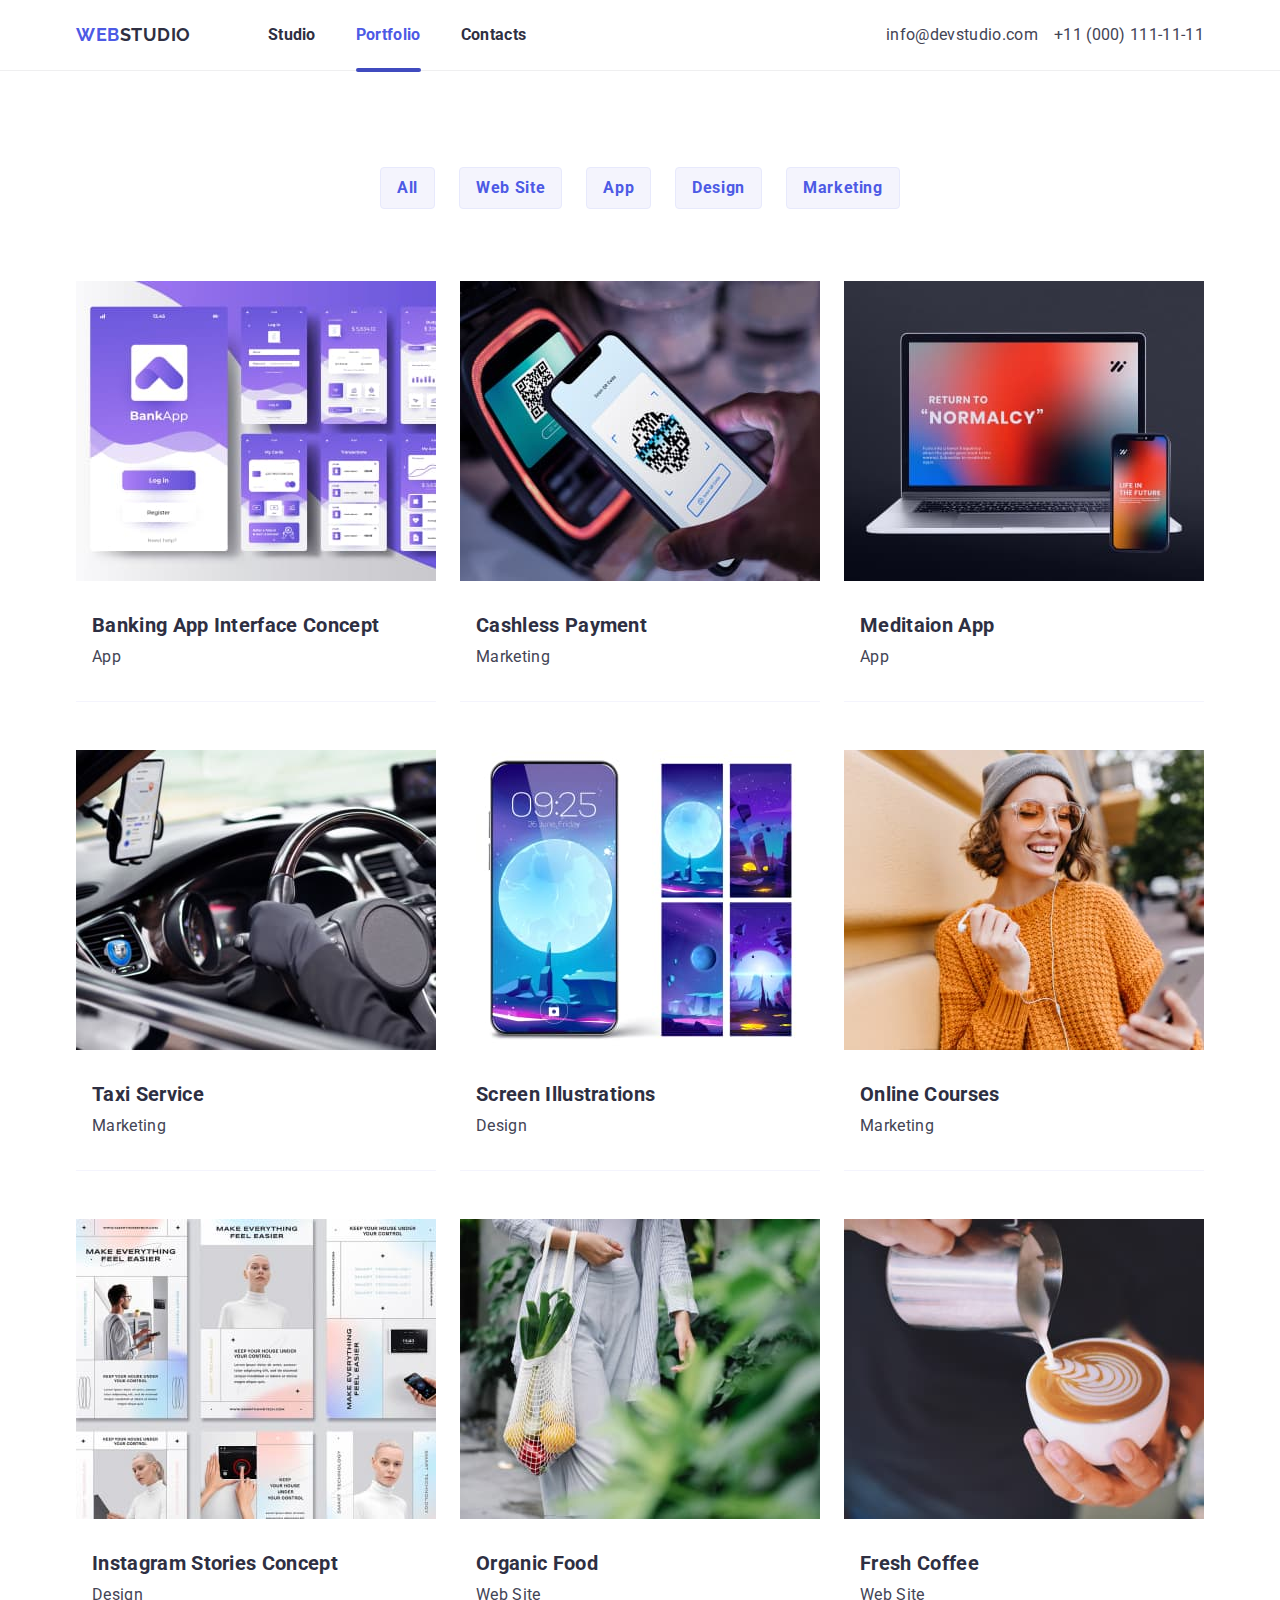
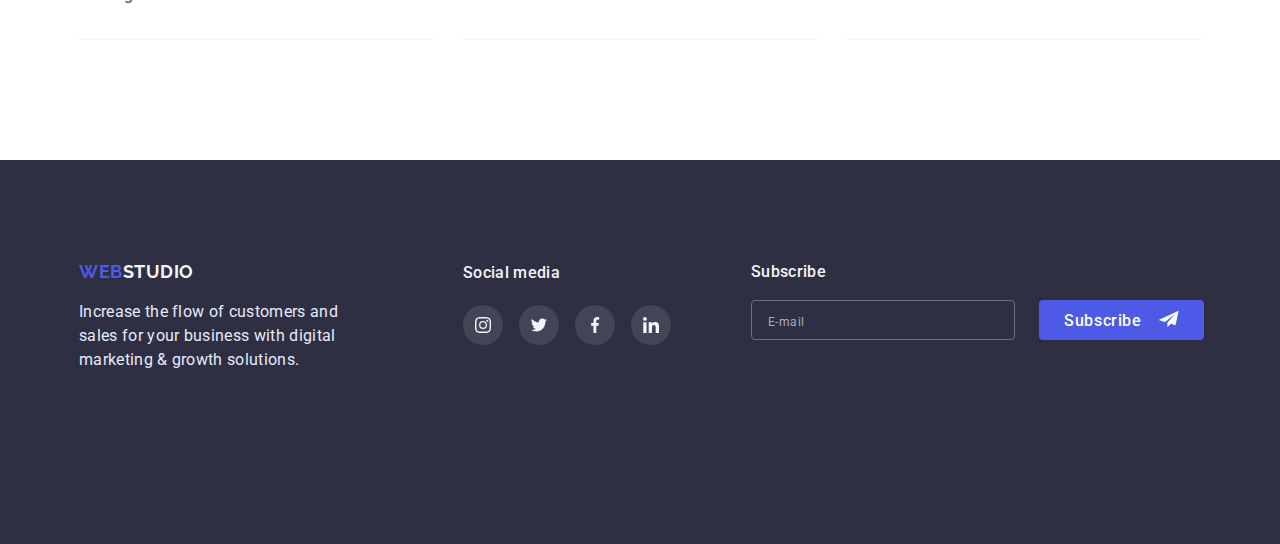
==== commit a4846a80: "адаптивна графіка" ====
--- a/portfolio.html
+++ b/portfolio.html
@@ -261,46 +261,49 @@
     </main>
     <footer class="footer">
       <div class="container">
-        <div class="footer-content">
-          <div class="marcup">
-            <a class="logo" href="./index.html"
-              ><span class="web">web</span
-              ><span class="studio-footer">studio</span>
-            </a>
-            <p class="footer-text">
-              Increase the flow of customers and sales for your business with
-              digital marketing & growth solutions.
-            </p>
+        <div class="oll-footer-form">
+          <div class="footer-content">
+            <div class="marcup">
+              <a class="logo" href="./index.html"
+                ><span class="web">web</span
+                ><span class="studio-footer">studio</span>
+              </a>
+              <p class="footer-text">
+                Increase the flow of customers and sales for your business with
+                digital marketing & growth solutions.
+              </p>
+            </div>
+            <div class="social-media">
+              <h2><span class="media">Social media</span></h2>
+              <ul class="social-list">
+                <li>
+                  <a class="icon-footer" aria-label="Instagram" href="#"
+                    ><svg width="40px" height="40px">
+                      <use href="./images/symbol-defs.svg#Instagram"></use></svg
+                  ></a>
+                </li>
+                <li>
+                  <a class="icon-footer" aria-label="Twitter" href="#"
+                    ><svg width="40px" height="40px">
+                      <use href="./images/symbol-defs.svg#Twitter"></use></svg
+                  ></a>
+                </li>
+                <li>
+                  <a class="icon-footer" aria-label="Facebook" href="#"
+                    ><svg width="40px" height="40px">
+                      <use href="./images/symbol-defs.svg#Facebook"></use></svg
+                  ></a>
+                </li>
+                <li>
+                  <a class="icon-footer" aria-label="LinkedIn" href="#"
+                    ><svg width="40px" height="40px">
+                      <use href="./images/symbol-defs.svg#LinkedIn"></use></svg
+                  ></a>
+                </li>
+              </ul>
+            </div>
           </div>
-          <div class="social-media">
-            <h2><span class="media">Social media</span></h2>
-            <ul class="social-list">
-              <li>
-                <a class="icon-footer" aria-label="Instagram" href="#"
-                  ><svg width="40px" height="40px">
-                    <use href="./images/symbol-defs.svg#Instagram"></use></svg
-                ></a>
-              </li>
-              <li>
-                <a class="icon-footer" aria-label="Twitter" href="#"
-                  ><svg width="40px" height="40px">
-                    <use href="./images/symbol-defs.svg#Twitter"></use></svg
-                ></a>
-              </li>
-              <li>
-                <a class="icon-footer" aria-label="Facebook" href="#"
-                  ><svg width="40px" height="40px">
-                    <use href="./images/symbol-defs.svg#Facebook"></use></svg
-                ></a>
-              </li>
-              <li>
-                <a class="icon-footer" aria-label="LinkedIn" href="#"
-                  ><svg width="40px" height="40px">
-                    <use href="./images/symbol-defs.svg#LinkedIn"></use></svg
-                ></a>
-              </li>
-            </ul>
-          </div>
+
           <form class="footer-form">
             <p class="media">Subscribe</p>
             <div class="footer-label">
--- a/css/main.min.css
+++ b/css/main.min.css
@@ -1 +1 @@
-:root{--button-activ-color: #404bbf;--dark-text-color: #2e2f42;--accent-color: #4d5ae5;--success-color: #31d0aa;--white-color: #ffffff;--subtle-text-color: #8e8f99;--primary-text-color: #434455;--light-text-color: #e7e9fc;--light-bgc-color: #f4f4fd;--slate: rgba(142, 143, 153, 1);--modal-color: #fcfcfc;--transition: 250ms cubic-bezier(0.4, 0, 0.2, 1)}.visually-hidden{position:absolute;white-space:nowrap;width:1px;height:1px;overflow:hidden;border:0;padding:0;clip:rect(0 0 0 0);-webkit-clip-path:inset(50%);clip-path:inset(50%);margin:-1px}html{scroll-behavior:smooth}:active,:hover,:focus{outline:0;outline-offset:0}a{text-decoration:none;color:var(--primary-text-color)}ul{list-style:none;margin:0;padding:0}button{cursor:pointer}h1,h2,h3{margin-top:0;margin-bottom:0}p{margin-top:0;margin-bottom:0}img{display:block;max-width:100%}body{background-color:var(--white-color);color:var(--primary-text-color);font-family:Roboto,sans-serif;letter-spacing:.02em;font-size:16px;line-height:1.5}.title{color:var(--dark-text-color);font-size:20px;line-height:1.2;margin-bottom:8px}.section{margin-top:0;padding-top:120px;padding-bottom:120px}.section-portfolio{padding-top:96px;padding-bottom:120px}.section-title{color:var(--dark-text-color);font-size:36px;line-height:1.11;text-align:center;text-transform:capitalize;margin-bottom:72px}.container{padding-left:16px;padding-right:16px}@media screen and (min-width: 480px){.container{width:428px;margin-left:auto;margin-right:auto}}@media screen and (min-width: 768px){.container{width:768px}}@media screen and (min-width: 1200px){.container{width:1158px;padding-left:15px;padding-right:15px}}.head{border-bottom:1px solid rgba(46,47,66,.08);width:100%;top:0;left:0}.logo{font-family:Raleway,sans-serif;text-transform:uppercase;letter-spacing:.03em;font-weight:700;font-size:18px;line-height:1.33;padding-top:24px;padding-bottom:24px;margin-right:77px}.web{color:var(--accent-color);-webkit-transition:color var(--transition);transition:color var(--transition)}.studio{color:var(--dark-text-color);-webkit-transition:color var(--transition);transition:color var(--transition)}a:hover span,a:focus span{color:var(--accent-color)}.header{display:-webkit-box;display:-ms-flexbox;display:flex;-webkit-box-pack:justify;-ms-flex-pack:justify;justify-content:space-between;-webkit-box-align:center;-ms-flex-align:center;align-items:center;padding-top:24px;padding-bottom:24px}@media screen and (max-width: 767px){.site-nav{display:none}.contacts{display:none}.mobile-menu-open{background-color:rgba(0,0,0,0);border:none;padding:0}}@media screen and (min-width: 768px){.mobile-menu-open{display:none}.header{display:-webkit-box;display:-ms-flexbox;display:flex;-webkit-box-align:center;-ms-flex-align:center;align-items:center;height:70px}.main-nav{display:-webkit-box;display:-ms-flexbox;display:flex}.site-nav{display:-webkit-box;display:-ms-flexbox;display:flex;-webkit-box-align:center;-ms-flex-align:center;align-items:center}.site-nav .item:not(:last-child){margin-right:40px}.site-nav .link{display:block;color:var(--dark-text-color);font-weight:700;font-size:16px;line-height:1.5;-webkit-transition:color var(--transition);transition:color var(--transition)}.site-nav .link.current{color:var(--accent-color)}.site-nav .link:hover,.site-nav .link:focus{color:var(--accent-color)}.item{position:relative}.current::after{display:inline-block;position:absolute;content:"";width:100%;height:4px;left:0px;top:45px;background:var(--button-activ-color);border-radius:2px}.contacts>a{color:var(--primary-text-color);font-style:normal;margin-right:16px;-webkit-transition:color var(--transition);transition:color var(--transition)}.contacts a:hover,.contacts a:focus{color:var(--accent-color)}}@media screen and (min-width: 1200px){.contacts>a:last-child{margin-right:0}.contacts{display:-webkit-inline-box;display:-ms-inline-flexbox;display:inline-flex;margin-left:auto}}.hero{width:428px;height:432px;margin-left:auto;margin-right:auto;padding-top:112px;padding-bottom:112px;text-align:center;background-color:var(--dark-text-color);background-image:-webkit-gradient(linear, left top, left bottom, from(rgba(46, 47, 66, 0.7)), to(rgba(46, 47, 66, 0.7))),url(../images/hero.jpg);background-image:linear-gradient(rgba(46, 47, 66, 0.7), rgba(46, 47, 66, 0.7)),url(../images/hero.jpg);background-size:cover;background-repeat:no-repeat;background-position:50% 50%}.hero-title{margin-top:0;margin-bottom:72px;margin-left:auto;margin-right:auto;color:var(--white-color);font-size:36px;line-height:1.11;width:318px;height:80px}@media screen and (min-width: 768px){.hero{width:768px;height:436px;margin-left:auto;margin-right:auto;padding-bottom:108px}.hero-title{margin-bottom:40px;font-size:56px;line-height:1.07;width:494px;height:102px}}@media screen and (min-width: 1200px){.hero{width:1440px;height:603px;padding-top:192px;padding-bottom:192px}.hero-title{margin-bottom:48px;width:492px;height:120px}}@media screen and (max-width: 1199px){.section-indent{display:none}}.section-indent{padding-top:0}.card-set{display:-webkit-box;display:-ms-flexbox;display:flex}.card-list{margin-right:24px}.card-list:last-child{margin-right:0}@media screen and (max-width: 1199px){.icon{display:none}.our-items .title{text-align:center}}@media screen and (max-width: 1199px){.our-items .title{font-weight:700;font-size:36px;line-height:1.11;text-transform:capitalize}.our-items .text{font-weight:500}.section{padding-top:96px}.card-list:not(:last-child){margin-bottom:72px}}@media screen and (min-width: 768px)and (max-width: 1199px){.our-items{display:-webkit-box;display:-ms-flexbox;display:flex;-ms-flex-wrap:wrap;flex-wrap:wrap}.our-items .card-list{width:356px;margin-right:24px;margin-bottom:72px}.our-items .card-list:nth-child(even){margin-right:0}.our-items .card-list:nth-child(n+3){margin-bottom:0}}@media screen and (min-width: 1200px){.our-items{display:-webkit-box;display:-ms-flexbox;display:flex;-webkit-box-pack:justify;-ms-flex-pack:justify;justify-content:space-between}.icon{display:-webkit-box;display:-ms-flexbox;display:flex;height:112px;background-color:var(--light-bgc-color);-webkit-box-pack:center;-ms-flex-pack:center;justify-content:center;-webkit-box-align:center;-ms-flex-align:center;align-items:center;margin-bottom:8px}}.team-list{display:-webkit-box;display:-ms-flexbox;display:flex;-ms-flex-wrap:wrap;flex-wrap:wrap}.team-list .card-list{margin-top:0;margin-left:auto;margin-right:auto;margin-bottom:72px}.our-team{background-color:var(--light-bgc-color);text-align:center;margin-bottom:0;height:auto}.our-team .card-list{background-color:var(--white-color)}.team-list>.card-list{-webkit-box-shadow:0px 1px 6px rgba(46,47,66,.08),0px 1px 1px rgba(46,47,66,.16),0px 2px 1px rgba(46,47,66,.08);box-shadow:0px 1px 6px rgba(46,47,66,.08),0px 1px 1px rgba(46,47,66,.16),0px 2px 1px rgba(46,47,66,.08);border-radius:0px 0px 4px 4px}@media screen and (max-width: 767px){.team-list .card-list:last-child{margin-bottom:0}}@media screen and (min-width: 768px)and (max-width: 1199px){.team-list .card-list{margin-bottom:64px}.team-list .card-list:nth-child(n+3){margin-bottom:0}}.customers-logo{fill:var(--slate)}.our-customers{display:-webkit-box;display:-ms-flexbox;display:flex;-ms-flex-wrap:wrap;flex-wrap:wrap}.customers-logo{display:-webkit-box;display:-ms-flexbox;display:flex;width:190px;height:88px;-webkit-box-pack:center;-ms-flex-pack:center;justify-content:center;-webkit-box-align:center;-ms-flex-align:center;align-items:center;border:1px solid var(--slate);border-radius:4px;-webkit-transition:fill var(--transition);transition:fill var(--transition)}@media screen and (max-width: 767px){.our-customers .card-list{display:-webkit-box;display:-ms-flexbox;display:flex;margin-right:0;margin-bottom:72px;width:calc((100% - 16px)/2)}.our-customers .card-list:nth-child(n+5){margin-bottom:0}.our-customers .card-list:nth-child(odd){margin-right:16px}}.customers-logo:hover,.customers-logo:focus{fill:var(--button-activ-color);border-color:var(--button-activ-color)}@media screen and (min-width: 768px){.our-customers .card-list{gap:24px;margin-left:auto;margin-right:auto}}@media screen and (min-width: 1200px){.customers-logo{width:168px;-webkit-box-pack:center;-ms-flex-pack:center;justify-content:center;-webkit-box-align:center;-ms-flex-align:center;align-items:center}}.social-list{display:-webkit-box;display:-ms-flexbox;display:flex;-webkit-box-pack:justify;-ms-flex-pack:justify;justify-content:space-between;padding-top:4px;padding-bottom:4px;margin-top:8px}.social-list a{display:-webkit-box;display:-ms-flexbox;display:flex}.twitter,.instagram,.facebook,.linkedin{fill:var(--accent-color);-webkit-transition:fill var(--transition);transition:fill var(--transition)}.twitter:hover,.instagram:hover,.facebook:hover,.linkedin:hover,.twitter:focus,.instagram:focus,.facebook:focus,.linkedin:focus{fill:var(--button-activ-color)}.button-filters{display:-webkit-box;display:-ms-flexbox;display:flex;-webkit-box-pack:center;-ms-flex-pack:center;justify-content:center;text-align:center;margin-top:0;margin-bottom:72px}.button-list{margin-right:24px}.button-list:hover,.button-list:focus{-webkit-box-shadow:0px 1px 6px rgba(46,47,66,.08);box-shadow:0px 1px 6px rgba(46,47,66,.08)}.button-list:last-child{margin-right:0}.button{display:inline-block;font-family:inherit;cursor:pointer;text-align:center;border:1px solid rgba(0,0,0,0);font-weight:700;font-size:16px;border-radius:4px;letter-spacing:.04em;-webkit-transition:color var(--transition),background-color var(--transition);transition:color var(--transition),background-color var(--transition)}.button.primary{color:var(--white-color);background-color:var(--accent-color);line-height:1.19;padding:16px 32px}.primary:hover,.primary:focus{color:var(--white-color);background-color:var(--button-activ-color);-webkit-box-shadow:0px 4px 4px rgba(0,0,0,.15);box-shadow:0px 4px 4px rgba(0,0,0,.15)}.button.filters{color:var(--accent-color);background-color:var(--light-bgc-color);border-color:var(--light-text-color);line-height:1.5;padding:8px 16px}.button.filters:hover,.button.filters:focus{color:var(--white-color);background-color:var(--button-activ-color);-webkit-box-shadow:0px 4px 4px rgba(0,0,0,.15);box-shadow:0px 4px 4px rgba(0,0,0,.15)}@media screen and (max-width: 767px){.social-media{margin-left:auto;margin-right:auto;margin-bottom:72px;max-width:208px}}.footer{display:-webkit-box;display:-ms-flexbox;display:flex;background-color:var(--dark-text-color);padding-top:96px;padding-bottom:96px;-webkit-box-pack:center;-ms-flex-pack:center;justify-content:center}.studio-footer{color:var(--light-bgc-color);text-transform:uppercase;-webkit-transition:color var(--transition);transition:color var(--transition)}.footer-text{color:var(--light-text-color);margin-top:16px}.marcup{display:-webkit-box;display:-ms-flexbox;display:flex;-webkit-box-orient:vertical;-webkit-box-direction:normal;-ms-flex-direction:column;flex-direction:column;-webkit-box-align:center;-ms-flex-align:center;align-items:center;margin-left:auto;margin-right:auto;padding-left:64px;padding-right:64px;padding-bottom:72px}.marcup .logo{margin-right:0;padding:0}.media{display:-webkit-box;display:-ms-flexbox;display:flex;-webkit-box-pack:center;-ms-flex-pack:center;justify-content:center;margin-bottom:16px;font-weight:500;font-size:16px;color:var(--light-bgc-color)}.icon-footer{fill:rgba(255,255,255,.1);-webkit-transition:fill var(--transition);transition:fill var(--transition)}.icon-footer:hover,.icon-footer:focus{fill:var(--success-color)}@media screen and (min-width: 768px){.footer-content{display:-webkit-box;display:-ms-flexbox;display:flex;gap:24px;-webkit-box-align:baseline;-ms-flex-align:baseline;align-items:baseline;margin-left:auto;-webkit-box-pack:start;-ms-flex-pack:start;justify-content:flex-start}.marcup{-webkit-box-align:start;-ms-flex-align:start;align-items:flex-start;padding-bottom:0;width:264px;padding-left:0;padding-right:0;margin-right:0;margin-bottom:72px;margin-left:30px}.media{-webkit-box-pack:start;-ms-flex-pack:start;justify-content:flex-start;max-width:208px}.social-list{display:-webkit-box;display:-ms-flexbox;display:flex;gap:16px}}@media screen and (min-width: 1200px){.footer{margin-top:0;padding-top:100px;padding-bottom:100px}.marcup{width:264px;margin-right:120px;margin-left:0}.footer-content{-webkit-box-pack:start;-ms-flex-pack:start;justify-content:flex-start;gap:0}}.mobile-menu{position:fixed;width:100%;height:100%;z-index:101;top:0;left:0;background-color:var(--white-color);opacity:0;visibility:hidden;pointer-events:auto;-webkit-transition:opacity 500ms ease-in-out,visibility 500ms ease-in-out;transition:opacity 500ms ease-in-out,visibility 500ms ease-in-out}.mobile-menu-open_icon:hover,.mobile-menu-open_icon:focus{fill:var(--accent-color)}.mobile-menu.is-open{opacity:1;visibility:visible}.mobile-menu-container{position:relative;display:-webkit-box;display:-ms-flexbox;display:flex;-webkit-box-orient:vertical;-webkit-box-direction:normal;-ms-flex-direction:column;flex-direction:column;-webkit-box-pack:justify;-ms-flex-pack:justify;justify-content:space-between;height:100%;padding-top:80px;padding-left:40px;padding-right:60px;padding-bottom:40px}.mobile-menu-close{position:absolute;top:24px;right:16px;display:-webkit-box;display:-ms-flexbox;display:flex;-webkit-box-pack:center;-ms-flex-pack:center;justify-content:center;-webkit-box-align:center;-ms-flex-align:center;align-items:center;background-color:var(--light-text-color);border:1px solid rgba(0,0,0,.1);border-radius:50%;width:24px;height:24px;padding:0;-webkit-transition:fill var(--transition),background-color var(--transition);transition:fill var(--transition),background-color var(--transition)}.mobile-menu-close:hover,.mobile-menu-close:focus{background-color:var(--button-activ-color);-webkit-box-shadow:0px 4px 4px rgba(0,0,0,.25);box-shadow:0px 4px 4px rgba(0,0,0,.25);fill:var(--white-color)}.mobile-social-list{display:-webkit-box;display:-ms-flexbox;display:flex;-webkit-box-pack:justify;-ms-flex-pack:justify;justify-content:space-between;margin-top:48px}.mobile-social-list a{display:-webkit-box;display:-ms-flexbox;display:flex}.mobile-site-nav{display:-webkit-box;display:-ms-flexbox;display:flex;-webkit-box-orient:vertical;-webkit-box-direction:normal;-ms-flex-direction:column;flex-direction:column;gap:40px}.mobile-contacts{display:-webkit-box;display:-ms-flexbox;display:flex;-webkit-box-orient:vertical;-webkit-box-direction:reverse;-ms-flex-direction:column-reverse;flex-direction:column-reverse;gap:40px;margin-top:auto;font-style:normal}.phone{font-style:normal;font-weight:600;font-size:34px;line-height:1.11;text-transform:capitalize;white-space:nowrap}.phone:hover,.phone:focus{color:var(--accent-color)}.mail{font-weight:500;font-size:20px;line-height:1.2;letter-spacing:.02em;color:#434455}.mail:hover,.mail:focus{color:var(--accent-color)}.item-mobile{font-family:"Roboto";font-style:normal;font-weight:700;font-size:36px;line-height:1.11;letter-spacing:.02em;text-transform:capitalize;color:#2e2f42}.link-mobile:hover,.link-mobile:focus{color:var(--accent-color)}.twitter,.instagram,.facebook,.linkedin{fill:var(--accent-color);-webkit-transition:fill var(--transition);transition:fill var(--transition)}.twitter:hover,.instagram:hover,.facebook:hover,.linkedin:hover,.twitter:focus,.instagram:focus,.facebook:focus,.linkedin:focus{fill:var(--button-activ-color)}@media screen and (max-width: 380px){.phone{font-style:normal;font-weight:600;font-size:28px;line-height:1.08;text-transform:capitalize;white-space:nowrap}}.backdrop{position:fixed;top:0;left:0;width:100%;height:100%;background-color:rgba(46,47,66,.4);opacity:1;-webkit-transition:opacity var(--transition),visibility var(--transition);transition:opacity var(--transition),visibility var(--transition)}.backdrop.is-hidden{opacity:0;visibility:hidden;pointer-events:none}.backdrop.is-hidden .modal{-webkit-transform:translate(-50%, -50%) scale(1.5);transform:translate(-50%, -50%) scale(1.5);opacity:0}.modal{position:absolute;top:50%;left:50%;-webkit-transform:translate(-50%, -50%) scale(1);transform:translate(-50%, -50%) scale(1);opacity:1;min-height:584px;width:408px;border-radius:4px;background-color:var(--modal-color);-webkit-transition:opacity var(--transition),-webkit-transform var(--transition);transition:opacity var(--transition),-webkit-transform var(--transition);transition:transform var(--transition),opacity var(--transition);transition:transform var(--transition),opacity var(--transition),-webkit-transform var(--transition);padding-top:72px;padding-right:24px;padding-left:24px;padding-bottom:24px}.button-close{position:absolute;top:24px;right:24px;display:-webkit-box;display:-ms-flexbox;display:flex;-webkit-box-pack:center;-ms-flex-pack:center;justify-content:center;-webkit-box-align:center;-ms-flex-align:center;align-items:center;background-color:var(--light-text-color);border:1px solid rgba(0,0,0,.1);border-radius:50%;width:24px;height:24px;padding:0;-webkit-transition:fill var(--transition),background-color var(--transition);transition:fill var(--transition),background-color var(--transition)}.button-close:hover,.button-close:focus{background-color:var(--button-activ-color);-webkit-box-shadow:0px 4px 4px rgba(0,0,0,.25);box-shadow:0px 4px 4px rgba(0,0,0,.25);fill:var(--white-color)}.modal-text{color:var(--dark-text-color);font-weight:500;margin-bottom:16px;text-align:center}.modal-input-text{display:inline-block;font-size:12px;letter-spacing:.01em;margin-bottom:4px;color:var(--subtle-text-color)}.modal-chek-text{display:inline-block;font-size:12px;line-height:1.33;letter-spacing:.04em;margin-bottom:4px;color:#757575}.modal-check>.modal-chek-text{margin-bottom:24px}.modal-check{display:-webkit-box;display:-ms-flexbox;display:flex;cursor:pointer}.policy{color:var(--accent-color);font-size:12px;line-height:1.33;letter-spacing:.04em;-webkit-text-decoration-line:underline;text-decoration-line:underline}.modal-form{display:-webkit-box;display:-ms-flexbox;display:flex;-webkit-box-orient:vertical;-webkit-box-direction:normal;-ms-flex-direction:column;flex-direction:column}.modal-form-field{display:block;margin-bottom:8px}.modal-form-icon{position:relative}.modal-form-input:focus{outline:none;border-color:var(--accent-color)}.modal-form-input:focus+.modal-icon{fill:var(--accent-color)}.modal-icon{position:absolute;display:block;top:-2px;left:16px;-webkit-transition:fill var(--transition);transition:fill var(--transition)}.modal-comment-field{display:-webkit-box;display:-ms-flexbox;display:flex;-webkit-box-orient:vertical;-webkit-box-direction:normal;-ms-flex-direction:column;flex-direction:column;margin-bottom:16px}.modal-form-input{width:100%;height:40px;border:1px solid rgba(33,33,33,.2);border-radius:4px;padding-left:42px;-webkit-transition:border-color var(--transition);transition:border-color var(--transition)}.field-comment{width:100%;height:120px;resize:none;padding:8px 16px;border:1px solid rgba(33,33,33,.2);border-radius:4px}.field-comment:focus{outline:none;border-color:var(--accent-color);-webkit-transition:border-color var(--transition);transition:border-color var(--transition)}.field-comment::-webkit-input-placeholder{font-size:12px;line-height:1.33;letter-spacing:.04em;color:rgba(117,117,117,.5)}.field-comment::-moz-placeholder{font-size:12px;line-height:1.33;letter-spacing:.04em;color:rgba(117,117,117,.5)}.field-comment:-ms-input-placeholder{font-size:12px;line-height:1.33;letter-spacing:.04em;color:rgba(117,117,117,.5)}.field-comment::-ms-input-placeholder{font-size:12px;line-height:1.33;letter-spacing:.04em;color:rgba(117,117,117,.5)}.field-comment::placeholder{font-size:12px;line-height:1.33;letter-spacing:.04em;color:rgba(117,117,117,.5)}.modal-button{display:inline-block;-ms-flex-item-align:center;align-self:center;width:169px;height:56px;font-family:inherit;cursor:pointer;text-align:center;border:1px solid rgba(0,0,0,0);font-weight:500;font-size:16px;border-radius:4px;letter-spacing:.04em;-webkit-transition:background-color var(--transition);transition:background-color var(--transition)}.modal-button.primary{color:var(--white-color);background-color:var(--accent-color);line-height:1.5}.primary:hover,.primary:focus{color:var(--white-color);background-color:var(--button-activ-color);-webkit-box-shadow:0px 4px 4px rgba(0,0,0,.15);box-shadow:0px 4px 4px rgba(0,0,0,.15)}.input-chek{position:absolute;white-space:nowrap;width:1px;height:1px;overflow:hidden;border:0;padding:0;clip:rect(0 0 0 0);-webkit-clip-path:inset(50%);clip-path:inset(50%);margin:-1px}.input-chek:checked+.vector{border-color:var(--accent-color);background-color:var(--accent-color);background-image:url(../images/vector.svg);background-size:contain;background-origin:border-box}.vector{display:inline-block;width:16px;height:16px;border:1.25px solid #2e2f42;border-radius:2px;margin-right:8px}.input-chek:focus+.vector{border-color:var(--accent-color);-webkit-transition:border-color var(--transition);transition:border-color var(--transition)}@media screen and (max-width: 767px){.footer-input{margin-bottom:16px}.footer-label{-webkit-box-orient:vertical;-webkit-box-direction:normal;-ms-flex-direction:column;flex-direction:column}}.footer-label{display:-webkit-box;display:-ms-flexbox;display:flex}.footer-button{display:-webkit-box;display:-ms-flexbox;display:flex;gap:16px;width:165px;height:40px;font-family:inherit;cursor:pointer;text-align:center;border:1px solid rgba(0,0,0,0);font-weight:500;font-size:16px;border-radius:4px;letter-spacing:.04em;-webkit-transition:background-color var(--transition);transition:background-color var(--transition);padding:8px 24px;-ms-flex-item-align:center;align-self:center}.footer-button.primary{color:var(--white-color);background-color:var(--accent-color);line-height:1.5}.footer-button.primary:hover{background-color:var(--button-activ-color)}.footer-form{display:block}.footer-input{color:var(--white-color);width:100%;height:40px;border:1px solid rgba(255,255,255,.3);background-color:rgba(0,0,0,0);border-radius:4px;padding-left:16px;-webkit-transition:border-color var(--transition);transition:border-color var(--transition)}.footer-input:focus{border-color:var(--button-activ-color)}.footer-input::-webkit-input-placeholder{font-size:12px;line-height:20;letter-spacing:.04em;color:rgba(255,255,255,.6)}.footer-input::-moz-placeholder{font-size:12px;line-height:20;letter-spacing:.04em;color:rgba(255,255,255,.6)}.footer-input:-ms-input-placeholder{font-size:12px;line-height:20;letter-spacing:.04em;color:rgba(255,255,255,.6)}.footer-input::-ms-input-placeholder{font-size:12px;line-height:20;letter-spacing:.04em;color:rgba(255,255,255,.6)}.footer-input::placeholder{font-size:12px;line-height:20;letter-spacing:.04em;color:rgba(255,255,255,.6)}@media screen and (min-width: 768px){.footer-input{width:264px}.footer-form{margin-left:30px}.footer-label{gap:24px}}@media screen and (min-width: 1200px){.footer-form{margin-left:80px}.oll-footer-form{display:-webkit-box;display:-ms-flexbox;display:flex}}.projects{display:-webkit-box;display:-ms-flexbox;display:flex;-ms-flex-wrap:wrap;flex-wrap:wrap}.project-list{margin-right:24px;margin-bottom:48px;border-bottom:.5px solid #f4f4fd}.project-list:hover,.project-list:focus{-webkit-box-shadow:0px 1px 6px rgba(46,47,66,.08);box-shadow:0px 1px 6px rgba(46,47,66,.08)}.project-list:nth-last-child(-n+3){margin-bottom:0}.project-list:nth-child(3n){margin-right:0}.thumb{position:relative;overflow:hidden}.text-op{position:absolute;width:100%;height:100%;left:0;top:0;padding-top:40px;padding-left:32px;padding-right:32px;background-color:var(--accent-color);color:var(--white-color);-webkit-transform:translate(0, 100%);transform:translate(0, 100%);-webkit-transition:-webkit-transform var(--transition);transition:-webkit-transform var(--transition);transition:transform var(--transition);transition:transform var(--transition), -webkit-transform var(--transition)}.link-op:hover .text-op,.link-op:focus .text-op{-webkit-transform:translate(0, 0);transform:translate(0, 0)}.card-content{margin:0;padding-right:16px;padding-top:32px;padding-bottom:32px;padding-left:16px}/*# sourceMappingURL=main.min.css.map */+:root{--button-activ-color: #404bbf;--dark-text-color: #2e2f42;--accent-color: #4d5ae5;--success-color: #31d0aa;--white-color: #ffffff;--subtle-text-color: #8e8f99;--primary-text-color: #434455;--light-text-color: #e7e9fc;--light-bgc-color: #f4f4fd;--slate: rgba(142, 143, 153, 1);--modal-color: #fcfcfc;--transition: 250ms cubic-bezier(0.4, 0, 0.2, 1)}.visually-hidden{position:absolute;white-space:nowrap;width:1px;height:1px;overflow:hidden;border:0;padding:0;clip:rect(0 0 0 0);-webkit-clip-path:inset(50%);clip-path:inset(50%);margin:-1px}html{scroll-behavior:smooth}:active,:hover,:focus{outline:0;outline-offset:0}a{text-decoration:none;color:var(--primary-text-color)}ul{list-style:none;margin:0;padding:0}button{cursor:pointer}h1,h2,h3{margin-top:0;margin-bottom:0}p{margin-top:0;margin-bottom:0}img{display:block;max-width:100%}body{background-color:var(--white-color);color:var(--primary-text-color);font-family:Roboto,sans-serif;letter-spacing:.02em;font-size:16px;line-height:1.5}.title{color:var(--dark-text-color);font-size:20px;line-height:1.2;margin-bottom:8px}.section{margin-top:0;padding-top:120px;padding-bottom:120px}.section-portfolio{padding-top:96px;padding-bottom:120px}.section-title{color:var(--dark-text-color);font-size:36px;line-height:1.11;text-align:center;text-transform:capitalize;margin-bottom:72px}.container{padding-left:16px;padding-right:16px}@media screen and (min-width: 480px){.container{width:428px;margin-left:auto;margin-right:auto}}@media screen and (min-width: 768px){.container{width:768px}}@media screen and (min-width: 1200px){.container{width:1158px;padding-left:15px;padding-right:15px}}.head{border-bottom:1px solid rgba(46,47,66,.08);width:100%;top:0;left:0}.logo{font-family:Raleway,sans-serif;text-transform:uppercase;letter-spacing:.03em;font-weight:700;font-size:18px;line-height:1.33;padding-top:24px;padding-bottom:24px;margin-right:77px}.web{color:var(--accent-color);-webkit-transition:color var(--transition);transition:color var(--transition)}.studio{color:var(--dark-text-color);-webkit-transition:color var(--transition);transition:color var(--transition)}a:hover span,a:focus span{color:var(--accent-color)}.header{display:-webkit-box;display:-ms-flexbox;display:flex;-webkit-box-pack:justify;-ms-flex-pack:justify;justify-content:space-between;-webkit-box-align:center;-ms-flex-align:center;align-items:center;padding-top:24px;padding-bottom:24px}@media screen and (max-width: 767px){.site-nav{display:none}.contacts{display:none}.mobile-menu-open{background-color:rgba(0,0,0,0);border:none;padding:0}}@media screen and (min-width: 768px){.mobile-menu-open{display:none}.header{display:-webkit-box;display:-ms-flexbox;display:flex;-webkit-box-align:center;-ms-flex-align:center;align-items:center;height:70px}.main-nav{display:-webkit-box;display:-ms-flexbox;display:flex}.site-nav{display:-webkit-box;display:-ms-flexbox;display:flex;-webkit-box-align:center;-ms-flex-align:center;align-items:center}.site-nav .item:not(:last-child){margin-right:40px}.site-nav .link{display:block;color:var(--dark-text-color);font-weight:700;font-size:16px;line-height:1.5;-webkit-transition:color var(--transition);transition:color var(--transition)}.site-nav .link.current{color:var(--accent-color)}.site-nav .link:hover,.site-nav .link:focus{color:var(--accent-color)}.item{position:relative}.current::after{display:inline-block;position:absolute;content:"";width:100%;height:4px;left:0px;top:45px;background:var(--button-activ-color);border-radius:2px}.contacts>a{color:var(--primary-text-color);font-style:normal;margin-right:16px;-webkit-transition:color var(--transition);transition:color var(--transition)}.contacts a:hover,.contacts a:focus{color:var(--accent-color)}}@media screen and (min-width: 1200px){.contacts>a:last-child{margin-right:0}.contacts{display:-webkit-inline-box;display:-ms-inline-flexbox;display:inline-flex;margin-left:auto}}.hero{width:428px;height:432px;margin-left:auto;margin-right:auto;padding-top:112px;padding-bottom:112px;text-align:center;background-color:var(--dark-text-color);background-image:-webkit-gradient(linear, left top, left bottom, from(rgba(46, 47, 66, 0.7)), to(rgba(46, 47, 66, 0.7))),url(../../images/img-mobile/hero-mob.jpg);background-image:linear-gradient(rgba(46, 47, 66, 0.7), rgba(46, 47, 66, 0.7)),url(../../images/img-mobile/hero-mob.jpg);background-size:cover;background-repeat:no-repeat;background-position:50% 50%}@media screen and (min-device-pixel-ratio: 2)and (max-width: 767px),screen and (-webkit-min-device-pixel-ratio: 2)and (max-width: 767px),screen and (min-resolution: 192dpi)and (max-width: 767px),screen and (min-resolution: 2dppx)and (max-width: 767px){.hero{background-image:-webkit-gradient(linear, left top, left bottom, from(rgba(46, 47, 66, 0.7)), to(rgba(46, 47, 66, 0.7))),url(../../images/img-mobile/hero-mob@2x.jpg);background-image:linear-gradient(rgba(46, 47, 66, 0.7), rgba(46, 47, 66, 0.7)),url(../../images/img-mobile/hero-mob@2x.jpg)}}@media screen and (min-width: 768px){.hero{background-image:-webkit-gradient(linear, left top, left bottom, from(rgba(46, 47, 66, 0.7)), to(rgba(46, 47, 66, 0.7))),url(../../images/img-tab/hero-tab.jpg);background-image:linear-gradient(rgba(46, 47, 66, 0.7), rgba(46, 47, 66, 0.7)),url(../../images/img-tab/hero-tab.jpg)}}@media screen and (min-device-pixel-ratio: 2)and (min-width: 768px),screen and (-webkit-min-device-pixel-ratio: 2)and (min-width: 768px),screen and (min-resolution: 192dpi)and (min-width: 768px),screen and (min-resolution: 2dppx)and (min-width: 768px){.hero{background-image:-webkit-gradient(linear, left top, left bottom, from(rgba(46, 47, 66, 0.7)), to(rgba(46, 47, 66, 0.7))),url(../../images/img-tab/hero-tab@2x.jpg);background-image:linear-gradient(rgba(46, 47, 66, 0.7), rgba(46, 47, 66, 0.7)),url(../../images/img-tab/hero-tab@2x.jpg)}}@media screen and (min-width: 1200px){.hero{background-image:-webkit-gradient(linear, left top, left bottom, from(rgba(46, 47, 66, 0.7)), to(rgba(46, 47, 66, 0.7))),url(../../images/img-desk/hero-desk.jpg);background-image:linear-gradient(rgba(46, 47, 66, 0.7), rgba(46, 47, 66, 0.7)),url(../../images/img-desk/hero-desk.jpg)}}@media screen and (min-device-pixel-ratio: 2)and (min-width: 1200px),screen and (-webkit-min-device-pixel-ratio: 2)and (min-width: 1200px),screen and (min-resolution: 192dpi)and (min-width: 1200px),screen and (min-resolution: 2dppx)and (min-width: 1200px){.hero{background-image:-webkit-gradient(linear, left top, left bottom, from(rgba(46, 47, 66, 0.7)), to(rgba(46, 47, 66, 0.7))),url(../../images/img-desk/hero-desk@2x.jpg);background-image:linear-gradient(rgba(46, 47, 66, 0.7), rgba(46, 47, 66, 0.7)),url(../../images/img-desk/hero-desk@2x.jpg)}}.hero-title{margin-top:0;margin-bottom:72px;margin-left:auto;margin-right:auto;color:var(--white-color);font-size:36px;line-height:1.11;width:318px;height:80px}@media screen and (min-width: 768px){.hero{width:768px;height:436px;margin-left:auto;margin-right:auto;padding-bottom:108px}.hero-title{margin-bottom:40px;font-size:56px;line-height:1.07;width:494px;height:102px}}@media screen and (min-width: 1200px){.hero{width:1440px;height:603px;padding-top:192px;padding-bottom:192px}.hero-title{margin-bottom:48px;width:492px;height:120px}}@media screen and (max-width: 1199px){.section-indent{display:none}}.section-indent{padding-top:0}.card-set{display:-webkit-box;display:-ms-flexbox;display:flex}.card-list{margin-right:24px}.card-list:last-child{margin-right:0}@media screen and (max-width: 1199px){.icon{display:none}.our-items .title{text-align:center}}@media screen and (max-width: 1199px){.our-items .title{font-weight:700;font-size:36px;line-height:1.11;text-transform:capitalize}.our-items .text{font-weight:500}.section{padding-top:96px}.card-list:not(:last-child){margin-bottom:72px}}@media screen and (min-width: 768px)and (max-width: 1199px){.our-items{display:-webkit-box;display:-ms-flexbox;display:flex;-ms-flex-wrap:wrap;flex-wrap:wrap}.our-items .card-list{width:356px;margin-right:24px;margin-bottom:72px}.our-items .card-list:nth-child(even){margin-right:0}.our-items .card-list:nth-child(n+3){margin-bottom:0}}@media screen and (min-width: 1200px){.our-items{display:-webkit-box;display:-ms-flexbox;display:flex;-webkit-box-pack:justify;-ms-flex-pack:justify;justify-content:space-between}.icon{display:-webkit-box;display:-ms-flexbox;display:flex;height:112px;background-color:var(--light-bgc-color);-webkit-box-pack:center;-ms-flex-pack:center;justify-content:center;-webkit-box-align:center;-ms-flex-align:center;align-items:center;margin-bottom:8px}}.team-list{display:-webkit-box;display:-ms-flexbox;display:flex;-ms-flex-wrap:wrap;flex-wrap:wrap}.team-list .card-list{margin-top:0;margin-left:auto;margin-right:auto;margin-bottom:72px}.our-team{background-color:var(--light-bgc-color);text-align:center;margin-bottom:0;height:auto}.our-team .card-list{background-color:var(--white-color)}.team-list>.card-list{-webkit-box-shadow:0px 1px 6px rgba(46,47,66,.08),0px 1px 1px rgba(46,47,66,.16),0px 2px 1px rgba(46,47,66,.08);box-shadow:0px 1px 6px rgba(46,47,66,.08),0px 1px 1px rgba(46,47,66,.16),0px 2px 1px rgba(46,47,66,.08);border-radius:0px 0px 4px 4px}@media screen and (max-width: 767px){.team-list .card-list:last-child{margin-bottom:0}}@media screen and (min-width: 768px)and (max-width: 1199px){.team-list .card-list{margin-bottom:64px}.team-list .card-list:nth-child(n+3){margin-bottom:0}}.customers-logo{fill:var(--slate)}.our-customers{display:-webkit-box;display:-ms-flexbox;display:flex;-ms-flex-wrap:wrap;flex-wrap:wrap}.customers-logo{display:-webkit-box;display:-ms-flexbox;display:flex;width:190px;height:88px;-webkit-box-pack:center;-ms-flex-pack:center;justify-content:center;-webkit-box-align:center;-ms-flex-align:center;align-items:center;border:1px solid var(--slate);border-radius:4px;-webkit-transition:fill var(--transition);transition:fill var(--transition)}@media screen and (max-width: 767px){.our-customers .card-list{display:-webkit-box;display:-ms-flexbox;display:flex;margin-right:0;margin-bottom:72px;width:calc((100% - 16px)/2)}.our-customers .card-list:nth-child(n+5){margin-bottom:0}.our-customers .card-list:nth-child(odd){margin-right:16px}}.customers-logo:hover,.customers-logo:focus{fill:var(--button-activ-color);border-color:var(--button-activ-color)}@media screen and (min-width: 768px){.our-customers .card-list{gap:24px;margin-left:auto;margin-right:auto}}@media screen and (min-width: 1200px){.customers-logo{width:168px;-webkit-box-pack:center;-ms-flex-pack:center;justify-content:center;-webkit-box-align:center;-ms-flex-align:center;align-items:center}}.social-list{display:-webkit-box;display:-ms-flexbox;display:flex;-webkit-box-pack:justify;-ms-flex-pack:justify;justify-content:space-between;padding-top:4px;padding-bottom:4px;margin-top:8px}.social-list a{display:-webkit-box;display:-ms-flexbox;display:flex}.twitter,.instagram,.facebook,.linkedin{fill:var(--accent-color);-webkit-transition:fill var(--transition);transition:fill var(--transition)}.twitter:hover,.instagram:hover,.facebook:hover,.linkedin:hover,.twitter:focus,.instagram:focus,.facebook:focus,.linkedin:focus{fill:var(--button-activ-color)}.button-filters{display:-webkit-box;display:-ms-flexbox;display:flex;-webkit-box-pack:center;-ms-flex-pack:center;justify-content:center;text-align:center;margin-top:0;margin-bottom:72px}.button-list{margin-right:24px}.button-list:hover,.button-list:focus{-webkit-box-shadow:0px 1px 6px rgba(46,47,66,.08);box-shadow:0px 1px 6px rgba(46,47,66,.08)}.button-list:last-child{margin-right:0}.button{display:inline-block;font-family:inherit;cursor:pointer;text-align:center;border:1px solid rgba(0,0,0,0);font-weight:700;font-size:16px;border-radius:4px;letter-spacing:.04em;-webkit-transition:color var(--transition),background-color var(--transition);transition:color var(--transition),background-color var(--transition)}.button.primary{color:var(--white-color);background-color:var(--accent-color);line-height:1.19;padding:16px 32px}.primary:hover,.primary:focus{color:var(--white-color);background-color:var(--button-activ-color);-webkit-box-shadow:0px 4px 4px rgba(0,0,0,.15);box-shadow:0px 4px 4px rgba(0,0,0,.15)}.button.filters{color:var(--accent-color);background-color:var(--light-bgc-color);border-color:var(--light-text-color);line-height:1.5;padding:8px 16px}.button.filters:hover,.button.filters:focus{color:var(--white-color);background-color:var(--button-activ-color);-webkit-box-shadow:0px 4px 4px rgba(0,0,0,.15);box-shadow:0px 4px 4px rgba(0,0,0,.15)}@media screen and (max-width: 767px){.social-media{margin-left:auto;margin-right:auto;margin-bottom:72px;max-width:208px}}.footer{display:-webkit-box;display:-ms-flexbox;display:flex;background-color:var(--dark-text-color);padding-top:96px;padding-bottom:96px;-webkit-box-pack:center;-ms-flex-pack:center;justify-content:center}.studio-footer{color:var(--light-bgc-color);text-transform:uppercase;-webkit-transition:color var(--transition);transition:color var(--transition)}.footer-text{color:var(--light-text-color);margin-top:16px}.marcup{display:-webkit-box;display:-ms-flexbox;display:flex;-webkit-box-orient:vertical;-webkit-box-direction:normal;-ms-flex-direction:column;flex-direction:column;-webkit-box-align:center;-ms-flex-align:center;align-items:center;margin-left:auto;margin-right:auto;padding-left:64px;padding-right:64px;padding-bottom:72px}.marcup .logo{margin-right:0;padding:0}.media{display:-webkit-box;display:-ms-flexbox;display:flex;-webkit-box-pack:center;-ms-flex-pack:center;justify-content:center;margin-bottom:16px;font-weight:500;font-size:16px;color:var(--light-bgc-color)}.icon-footer{fill:rgba(255,255,255,.1);-webkit-transition:fill var(--transition);transition:fill var(--transition)}.icon-footer:hover,.icon-footer:focus{fill:var(--success-color)}@media screen and (min-width: 768px){.footer-content{display:-webkit-box;display:-ms-flexbox;display:flex;gap:24px;-webkit-box-align:baseline;-ms-flex-align:baseline;align-items:baseline;margin-left:auto;-webkit-box-pack:start;-ms-flex-pack:start;justify-content:flex-start}.marcup{-webkit-box-align:start;-ms-flex-align:start;align-items:flex-start;padding-bottom:0;width:264px;padding-left:0;padding-right:0;margin-right:0;margin-bottom:72px;margin-left:30px}.media{-webkit-box-pack:start;-ms-flex-pack:start;justify-content:flex-start;max-width:208px}.social-list{display:-webkit-box;display:-ms-flexbox;display:flex;gap:16px}}@media screen and (min-width: 1200px){.footer{margin-top:0;padding-top:100px;padding-bottom:100px}.marcup{width:264px;margin-right:120px;margin-left:0}.footer-content{-webkit-box-pack:start;-ms-flex-pack:start;justify-content:flex-start;gap:0}}.mobile-menu{position:fixed;width:100%;height:100%;z-index:101;top:0;left:0;background-color:var(--white-color);opacity:0;visibility:hidden;pointer-events:auto;-webkit-transition:opacity 500ms ease-in-out,visibility 500ms ease-in-out;transition:opacity 500ms ease-in-out,visibility 500ms ease-in-out}.mobile-menu-open_icon:hover,.mobile-menu-open_icon:focus{fill:var(--accent-color)}.mobile-menu.is-open{opacity:1;visibility:visible}.mobile-menu-container{position:relative;display:-webkit-box;display:-ms-flexbox;display:flex;-webkit-box-orient:vertical;-webkit-box-direction:normal;-ms-flex-direction:column;flex-direction:column;-webkit-box-pack:justify;-ms-flex-pack:justify;justify-content:space-between;height:100%;padding-top:80px;padding-left:40px;padding-right:60px;padding-bottom:40px}.mobile-menu-close{position:absolute;top:24px;right:16px;display:-webkit-box;display:-ms-flexbox;display:flex;-webkit-box-pack:center;-ms-flex-pack:center;justify-content:center;-webkit-box-align:center;-ms-flex-align:center;align-items:center;background-color:var(--light-text-color);border:1px solid rgba(0,0,0,.1);border-radius:50%;width:24px;height:24px;padding:0;-webkit-transition:fill var(--transition),background-color var(--transition);transition:fill var(--transition),background-color var(--transition)}.mobile-menu-close:hover,.mobile-menu-close:focus{background-color:var(--button-activ-color);-webkit-box-shadow:0px 4px 4px rgba(0,0,0,.25);box-shadow:0px 4px 4px rgba(0,0,0,.25);fill:var(--white-color)}.mobile-social-list{display:-webkit-box;display:-ms-flexbox;display:flex;-webkit-box-pack:justify;-ms-flex-pack:justify;justify-content:space-between;margin-top:48px}.mobile-social-list a{display:-webkit-box;display:-ms-flexbox;display:flex}.mobile-site-nav{display:-webkit-box;display:-ms-flexbox;display:flex;-webkit-box-orient:vertical;-webkit-box-direction:normal;-ms-flex-direction:column;flex-direction:column;gap:40px}.mobile-contacts{display:-webkit-box;display:-ms-flexbox;display:flex;-webkit-box-orient:vertical;-webkit-box-direction:reverse;-ms-flex-direction:column-reverse;flex-direction:column-reverse;gap:40px;margin-top:auto;font-style:normal}.phone{font-style:normal;font-weight:600;font-size:34px;line-height:1.11;text-transform:capitalize;white-space:nowrap}.phone:hover,.phone:focus{color:var(--accent-color)}.mail{font-weight:500;font-size:20px;line-height:1.2;letter-spacing:.02em;color:#434455}.mail:hover,.mail:focus{color:var(--accent-color)}.item-mobile{font-family:"Roboto";font-style:normal;font-weight:700;font-size:36px;line-height:1.11;letter-spacing:.02em;text-transform:capitalize;color:#2e2f42}.link-mobile:hover,.link-mobile:focus{color:var(--accent-color)}.twitter,.instagram,.facebook,.linkedin{fill:var(--accent-color);-webkit-transition:fill var(--transition);transition:fill var(--transition)}.twitter:hover,.instagram:hover,.facebook:hover,.linkedin:hover,.twitter:focus,.instagram:focus,.facebook:focus,.linkedin:focus{fill:var(--button-activ-color)}@media screen and (max-width: 380px){.phone{font-style:normal;font-weight:600;font-size:28px;line-height:1.08;text-transform:capitalize;white-space:nowrap}}.backdrop{position:fixed;top:0;left:0;width:100%;height:100%;background-color:rgba(46,47,66,.4);opacity:1;-webkit-transition:opacity var(--transition),visibility var(--transition);transition:opacity var(--transition),visibility var(--transition)}.backdrop.is-hidden{opacity:0;visibility:hidden;pointer-events:none}.backdrop.is-hidden .modal{-webkit-transform:translate(-50%, -50%) scale(1.5);transform:translate(-50%, -50%) scale(1.5);opacity:0}.modal{position:absolute;top:50%;left:50%;-webkit-transform:translate(-50%, -50%) scale(1);transform:translate(-50%, -50%) scale(1);opacity:1;min-height:584px;width:408px;border-radius:4px;background-color:var(--modal-color);-webkit-transition:opacity var(--transition),-webkit-transform var(--transition);transition:opacity var(--transition),-webkit-transform var(--transition);transition:transform var(--transition),opacity var(--transition);transition:transform var(--transition),opacity var(--transition),-webkit-transform var(--transition);padding-top:72px;padding-right:24px;padding-left:24px;padding-bottom:24px}.button-close{position:absolute;top:24px;right:24px;display:-webkit-box;display:-ms-flexbox;display:flex;-webkit-box-pack:center;-ms-flex-pack:center;justify-content:center;-webkit-box-align:center;-ms-flex-align:center;align-items:center;background-color:var(--light-text-color);border:1px solid rgba(0,0,0,.1);border-radius:50%;width:24px;height:24px;padding:0;-webkit-transition:fill var(--transition),background-color var(--transition);transition:fill var(--transition),background-color var(--transition)}.button-close:hover,.button-close:focus{background-color:var(--button-activ-color);-webkit-box-shadow:0px 4px 4px rgba(0,0,0,.25);box-shadow:0px 4px 4px rgba(0,0,0,.25);fill:var(--white-color)}.modal-text{color:var(--dark-text-color);font-weight:500;margin-bottom:16px;text-align:center}.modal-input-text{display:inline-block;font-size:12px;letter-spacing:.01em;margin-bottom:4px;color:var(--subtle-text-color)}.modal-chek-text{display:inline-block;font-size:12px;line-height:1.33;letter-spacing:.04em;margin-bottom:4px;color:#757575}.modal-check>.modal-chek-text{margin-bottom:24px}.modal-check{display:-webkit-box;display:-ms-flexbox;display:flex;cursor:pointer}.policy{color:var(--accent-color);font-size:12px;line-height:1.33;letter-spacing:.04em;-webkit-text-decoration-line:underline;text-decoration-line:underline}.modal-form{display:-webkit-box;display:-ms-flexbox;display:flex;-webkit-box-orient:vertical;-webkit-box-direction:normal;-ms-flex-direction:column;flex-direction:column}.modal-form-field{display:block;margin-bottom:8px}.modal-form-icon{position:relative}.modal-form-input:focus{outline:none;border-color:var(--accent-color)}.modal-form-input:focus+.modal-icon{fill:var(--accent-color)}.modal-icon{position:absolute;display:block;top:-2px;left:16px;-webkit-transition:fill var(--transition);transition:fill var(--transition)}.modal-comment-field{display:-webkit-box;display:-ms-flexbox;display:flex;-webkit-box-orient:vertical;-webkit-box-direction:normal;-ms-flex-direction:column;flex-direction:column;margin-bottom:16px}.modal-form-input{width:100%;height:40px;border:1px solid rgba(33,33,33,.2);border-radius:4px;padding-left:42px;-webkit-transition:border-color var(--transition);transition:border-color var(--transition)}.field-comment{width:100%;height:120px;resize:none;padding:8px 16px;border:1px solid rgba(33,33,33,.2);border-radius:4px}.field-comment:focus{outline:none;border-color:var(--accent-color);-webkit-transition:border-color var(--transition);transition:border-color var(--transition)}.field-comment::-webkit-input-placeholder{font-size:12px;line-height:1.33;letter-spacing:.04em;color:rgba(117,117,117,.5)}.field-comment::-moz-placeholder{font-size:12px;line-height:1.33;letter-spacing:.04em;color:rgba(117,117,117,.5)}.field-comment:-ms-input-placeholder{font-size:12px;line-height:1.33;letter-spacing:.04em;color:rgba(117,117,117,.5)}.field-comment::-ms-input-placeholder{font-size:12px;line-height:1.33;letter-spacing:.04em;color:rgba(117,117,117,.5)}.field-comment::placeholder{font-size:12px;line-height:1.33;letter-spacing:.04em;color:rgba(117,117,117,.5)}.modal-button{display:inline-block;-ms-flex-item-align:center;align-self:center;width:169px;height:56px;font-family:inherit;cursor:pointer;text-align:center;border:1px solid rgba(0,0,0,0);font-weight:500;font-size:16px;border-radius:4px;letter-spacing:.04em;-webkit-transition:background-color var(--transition);transition:background-color var(--transition)}.modal-button.primary{color:var(--white-color);background-color:var(--accent-color);line-height:1.5}.primary:hover,.primary:focus{color:var(--white-color);background-color:var(--button-activ-color);-webkit-box-shadow:0px 4px 4px rgba(0,0,0,.15);box-shadow:0px 4px 4px rgba(0,0,0,.15)}.input-chek{position:absolute;white-space:nowrap;width:1px;height:1px;overflow:hidden;border:0;padding:0;clip:rect(0 0 0 0);-webkit-clip-path:inset(50%);clip-path:inset(50%);margin:-1px}.input-chek:checked+.vector{border-color:var(--accent-color);background-color:var(--accent-color);background-image:url(../images/vector.svg);background-size:contain;background-origin:border-box}.vector{display:inline-block;width:16px;height:16px;border:1.25px solid #2e2f42;border-radius:2px;margin-right:8px}.input-chek:focus+.vector{border-color:var(--accent-color);-webkit-transition:border-color var(--transition);transition:border-color var(--transition)}@media screen and (max-width: 767px){.footer-input{margin-bottom:16px}.footer-label{-webkit-box-orient:vertical;-webkit-box-direction:normal;-ms-flex-direction:column;flex-direction:column}}.footer-label{display:-webkit-box;display:-ms-flexbox;display:flex}.footer-button{display:-webkit-box;display:-ms-flexbox;display:flex;gap:16px;width:165px;height:40px;font-family:inherit;cursor:pointer;text-align:center;border:1px solid rgba(0,0,0,0);font-weight:500;font-size:16px;border-radius:4px;letter-spacing:.04em;-webkit-transition:background-color var(--transition);transition:background-color var(--transition);padding:8px 24px;-ms-flex-item-align:center;align-self:center}.footer-button.primary{color:var(--white-color);background-color:var(--accent-color);line-height:1.5}.footer-button.primary:hover{background-color:var(--button-activ-color)}.footer-form{display:block}.footer-input{color:var(--white-color);width:100%;height:40px;border:1px solid rgba(255,255,255,.3);background-color:rgba(0,0,0,0);border-radius:4px;padding-left:16px;-webkit-transition:border-color var(--transition);transition:border-color var(--transition)}.footer-input:focus{border-color:var(--button-activ-color)}.footer-input::-webkit-input-placeholder{font-size:12px;line-height:20;letter-spacing:.04em;color:rgba(255,255,255,.6)}.footer-input::-moz-placeholder{font-size:12px;line-height:20;letter-spacing:.04em;color:rgba(255,255,255,.6)}.footer-input:-ms-input-placeholder{font-size:12px;line-height:20;letter-spacing:.04em;color:rgba(255,255,255,.6)}.footer-input::-ms-input-placeholder{font-size:12px;line-height:20;letter-spacing:.04em;color:rgba(255,255,255,.6)}.footer-input::placeholder{font-size:12px;line-height:20;letter-spacing:.04em;color:rgba(255,255,255,.6)}@media screen and (min-width: 768px){.footer-input{width:264px}.footer-form{margin-left:30px}.footer-label{gap:24px}}@media screen and (min-width: 1200px){.footer-form{margin-left:80px}.oll-footer-form{display:-webkit-box;display:-ms-flexbox;display:flex}}.projects{display:-webkit-box;display:-ms-flexbox;display:flex;-ms-flex-wrap:wrap;flex-wrap:wrap}.project-list{margin-right:24px;margin-bottom:48px;border-bottom:.5px solid #f4f4fd}.project-list:hover,.project-list:focus{-webkit-box-shadow:0px 1px 6px rgba(46,47,66,.08);box-shadow:0px 1px 6px rgba(46,47,66,.08)}.project-list:nth-last-child(-n+3){margin-bottom:0}.project-list:nth-child(3n){margin-right:0}.thumb{position:relative;overflow:hidden}.text-op{position:absolute;width:100%;height:100%;left:0;top:0;padding-top:40px;padding-left:32px;padding-right:32px;background-color:var(--accent-color);color:var(--white-color);-webkit-transform:translate(0, 100%);transform:translate(0, 100%);-webkit-transition:-webkit-transform var(--transition);transition:-webkit-transform var(--transition);transition:transform var(--transition);transition:transform var(--transition), -webkit-transform var(--transition)}.link-op:hover .text-op,.link-op:focus .text-op{-webkit-transform:translate(0, 0);transform:translate(0, 0)}.card-content{margin:0;padding-right:16px;padding-top:32px;padding-bottom:32px;padding-left:16px}/*# sourceMappingURL=main.min.css.map */